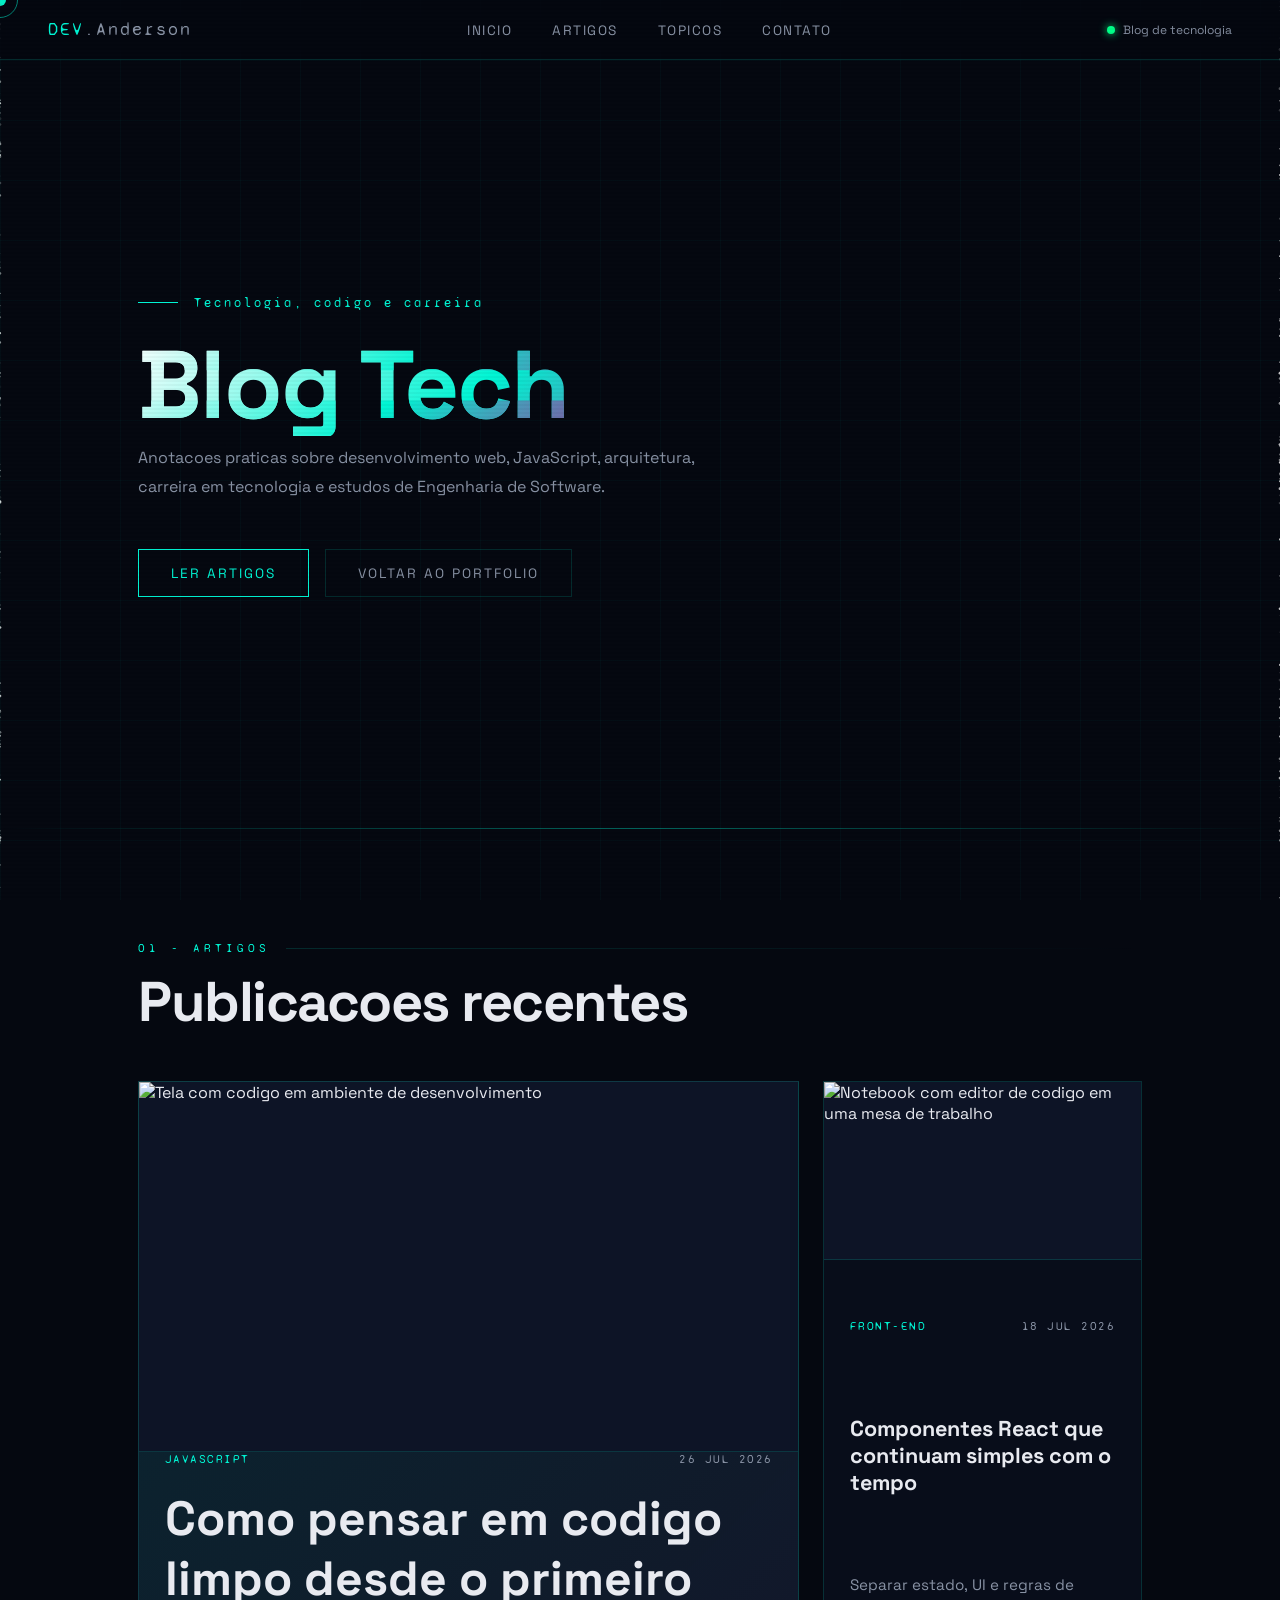
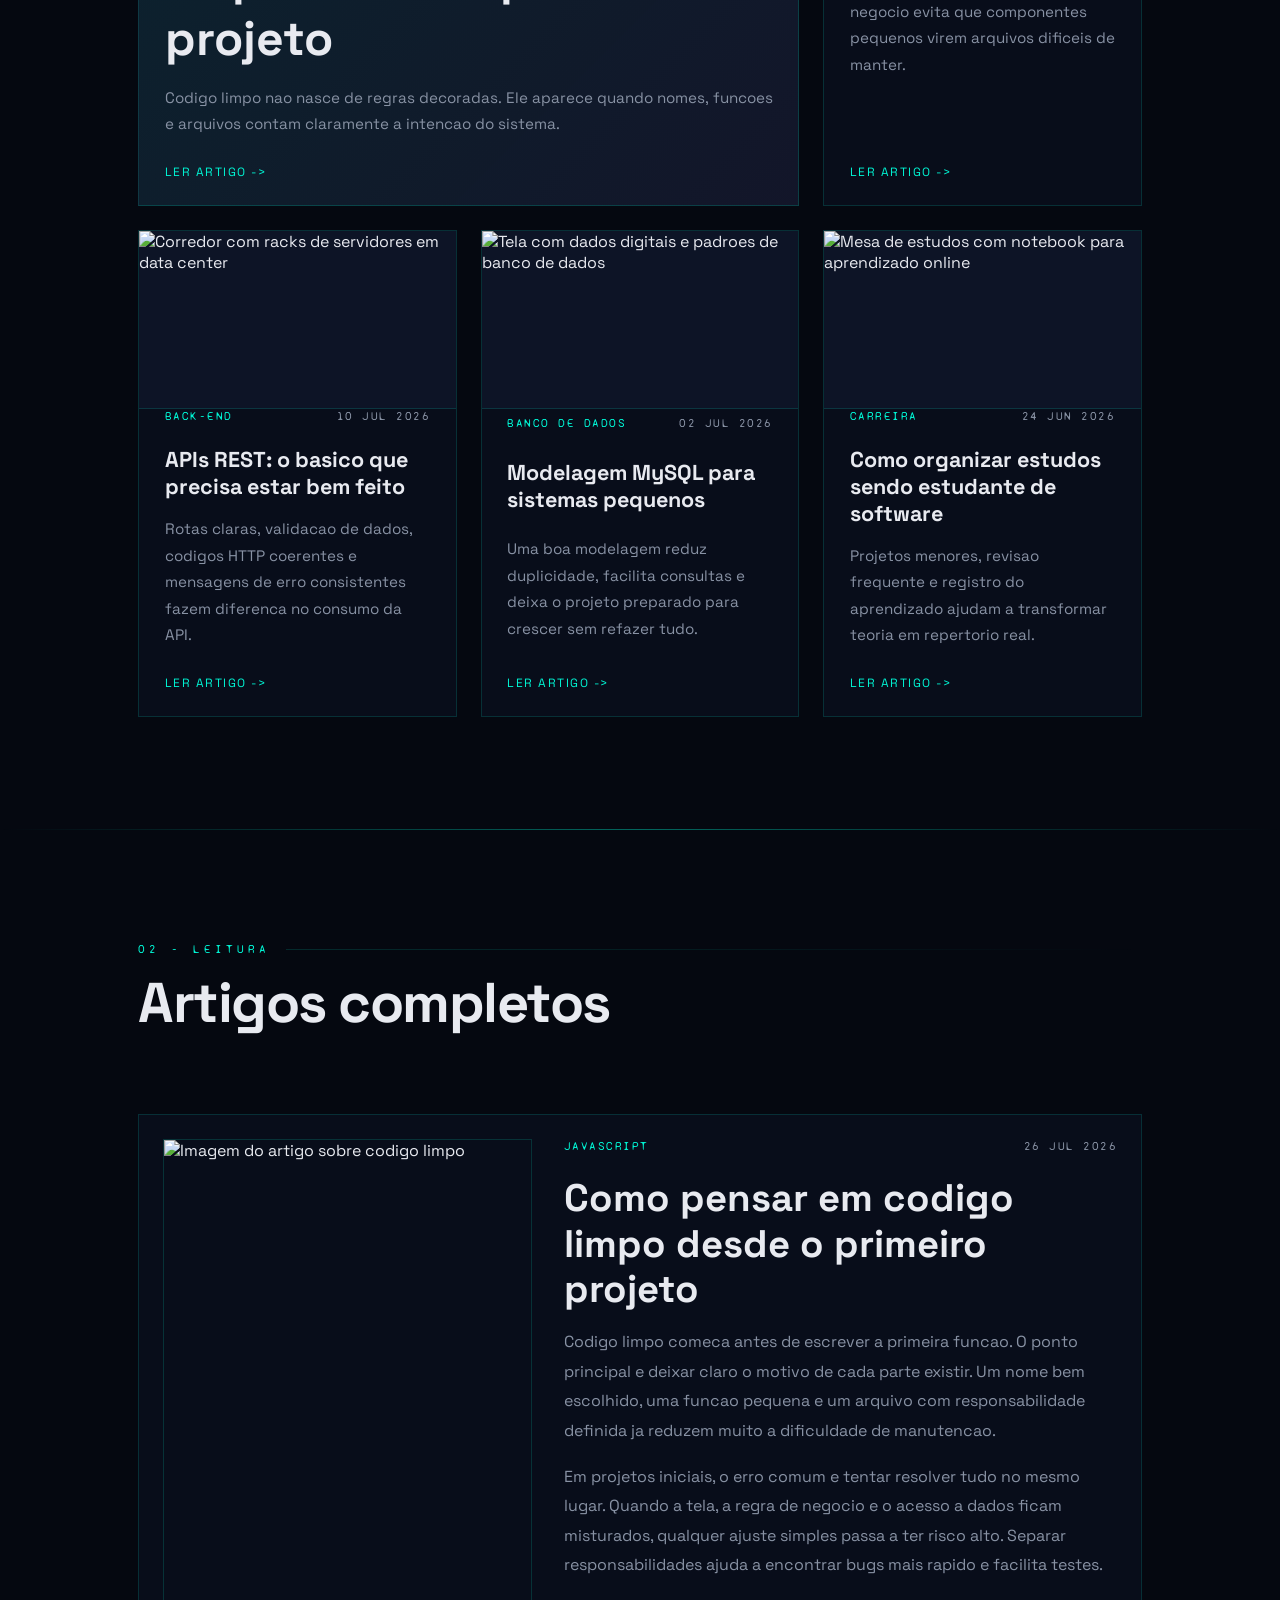
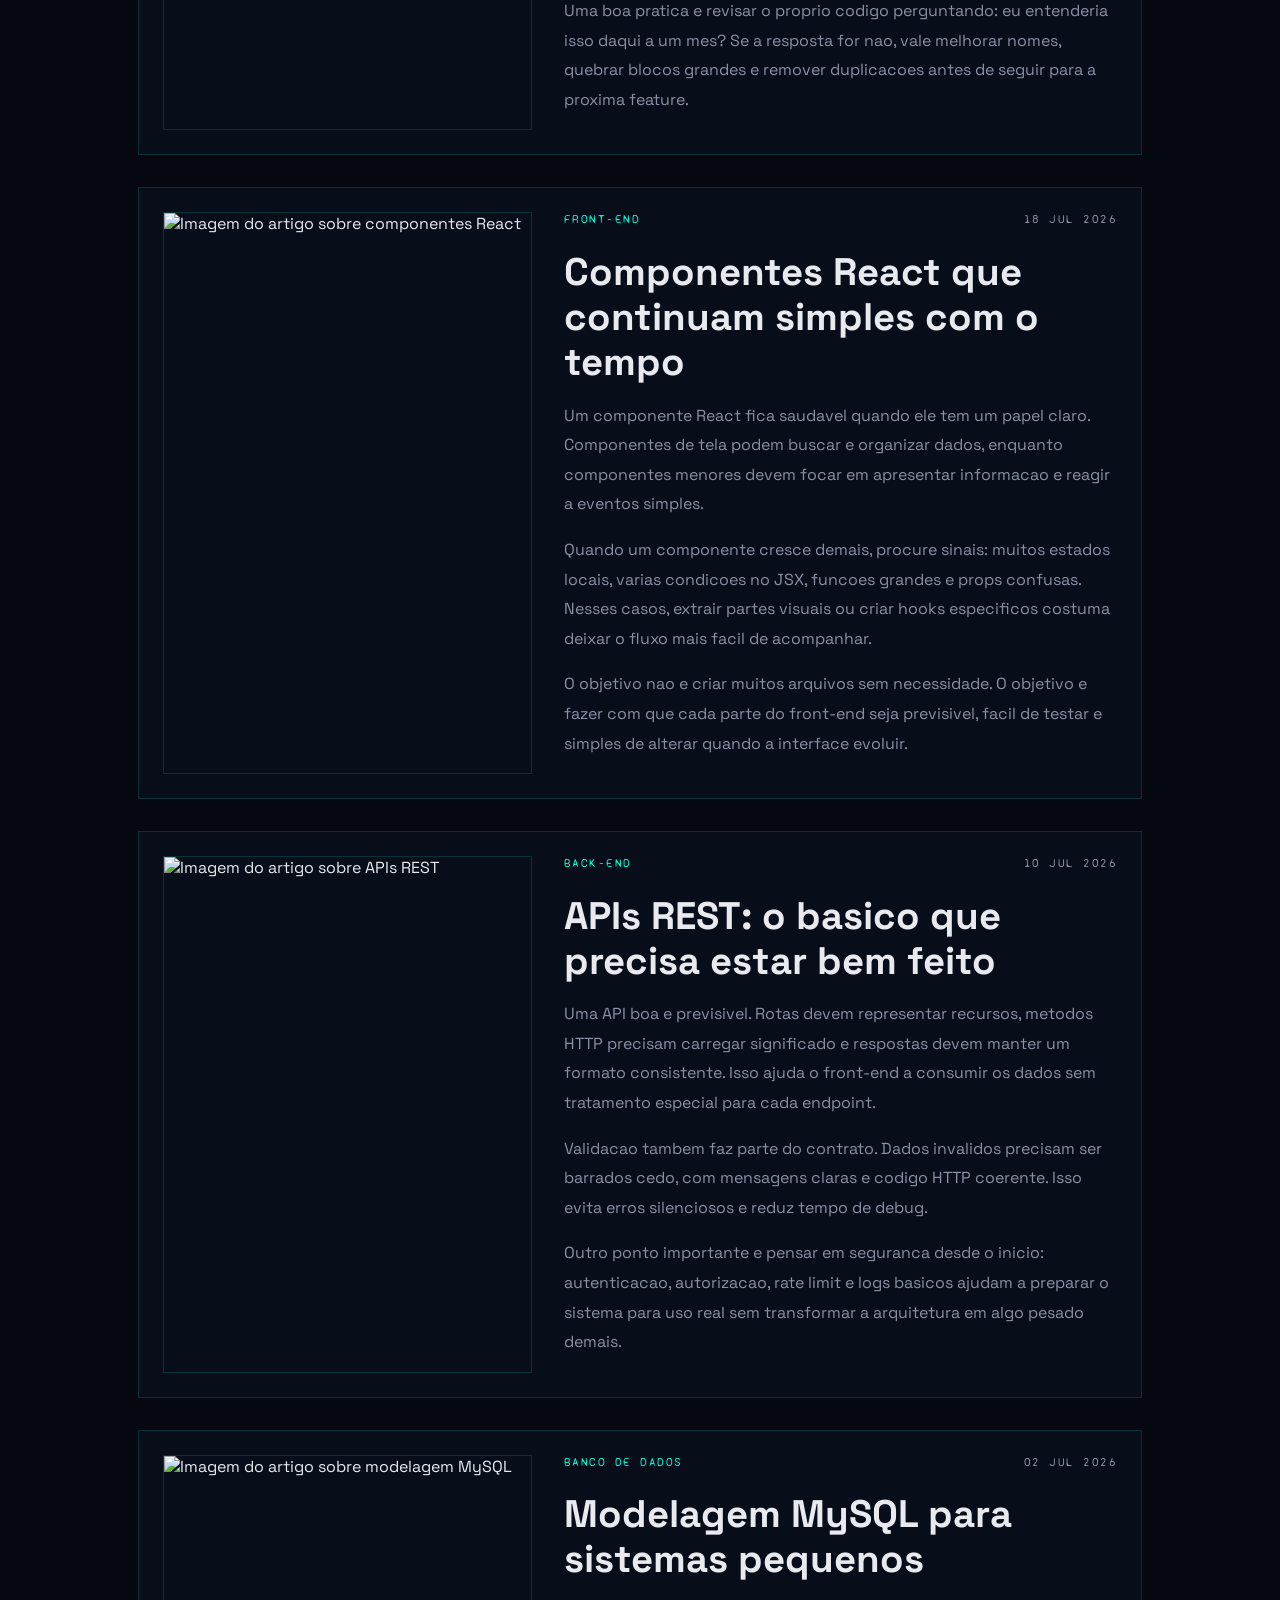
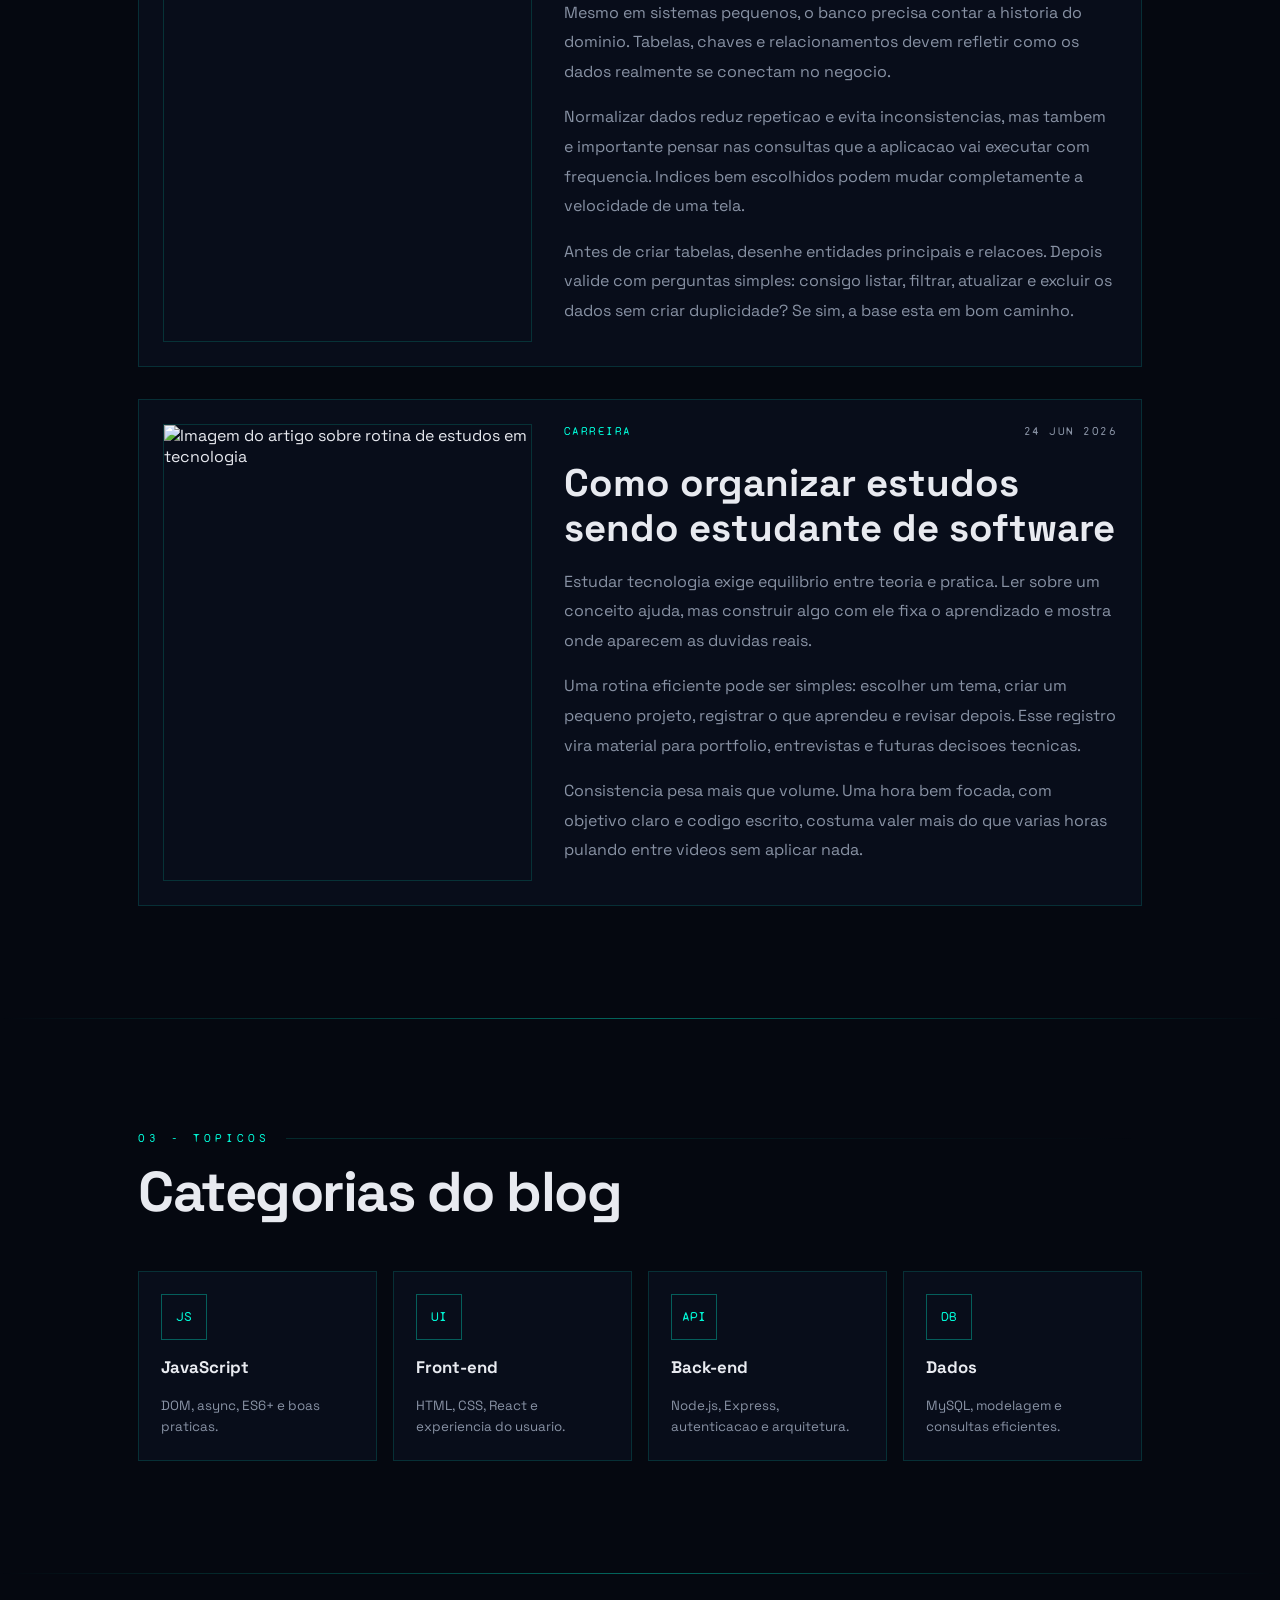
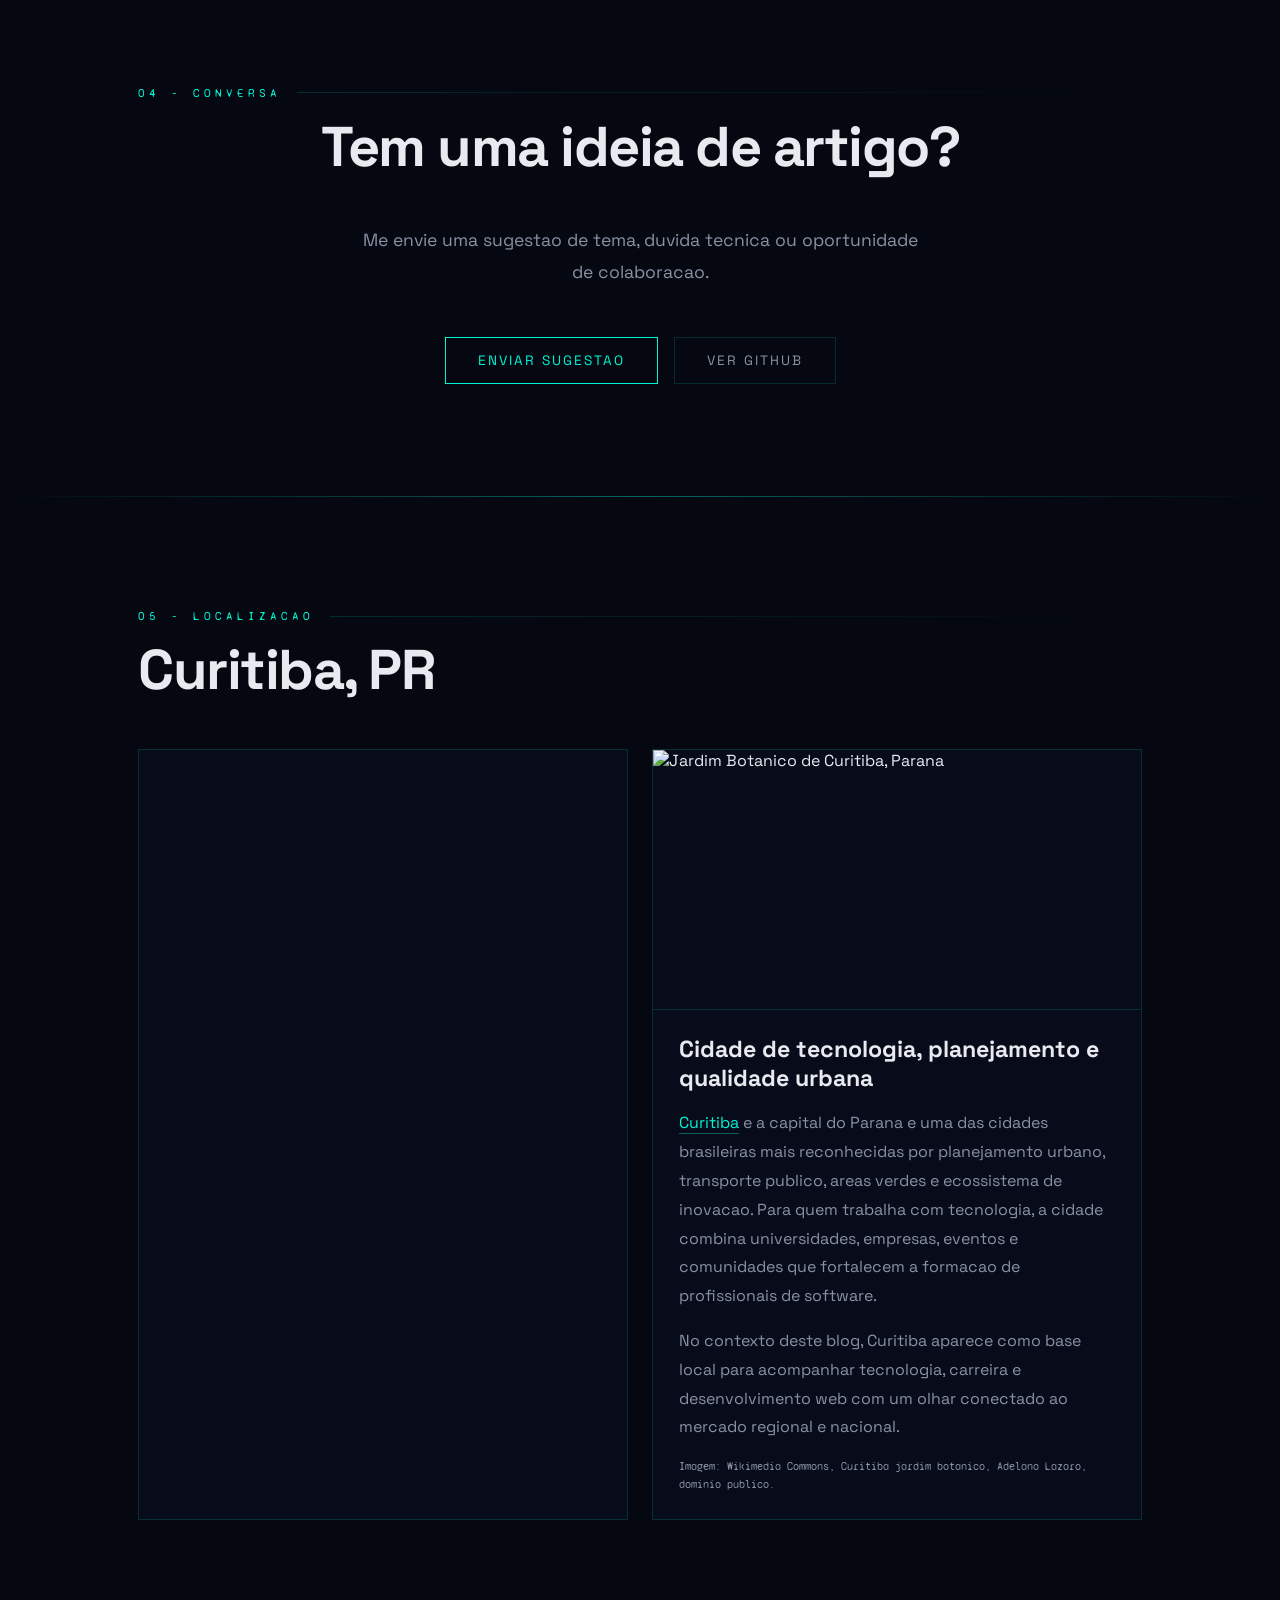
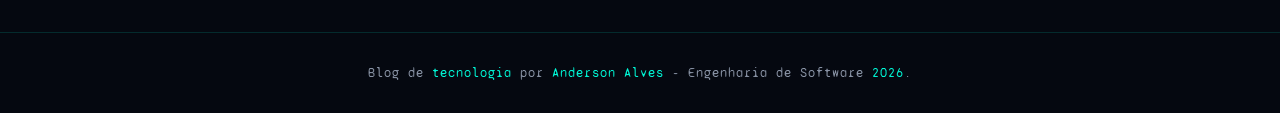
==== blog.html @ 6eeb18f6 "foram adicionadas novas features dentro do portólio." ====
<!DOCTYPE html>
<html lang="pt-BR">
<head>
  <meta charset="UTF-8" />
  <meta name="viewport" content="width=device-width, initial-scale=1.0" />
  <title>Blog | Tecnologia</title>
  <link href="https://fonts.googleapis.com/css2?family=Space+Grotesk:wght@300;400;500;600;700&family=Syne+Mono&display=swap" rel="stylesheet" />
  <link rel="stylesheet" href="style.css" />
  <link rel="stylesheet" href="blog.css" />
</head>
<body>
  <div id="cursor"></div>
  <div id="cursor-ring"></div>

  <canvas id="stars"></canvas>
  <div class="grid-bg"></div>
  <div class="scanline"></div>

  <nav>
    <a class="nav-logo" href="./index.html">DEV<span>.Anderson</span></a>
    <ul class="nav-links">
      <li><a href="./index.html">Inicio</a></li>
      <li><a href="#posts">Artigos</a></li>
      <li><a href="#topics">Topicos</a></li>
      <li><a href="#newsletter">Contato</a></li>
    </ul>
    <div class="nav-status">
      <div class="status-dot"></div>
      Blog de tecnologia
    </div>
  </nav>

  <main>
    <section class="blog-hero">
      <div class="blog-hero-content fade-up">
        <div class="hero-eyebrow">Tecnologia, codigo e carreira</div>
        <h1 class="hero-name glitch" data-text="Blog Tech">Blog Tech</h1>
        <p class="hero-desc">
          Anotacoes praticas sobre desenvolvimento web, JavaScript, arquitetura, carreira em tecnologia e estudos de Engenharia de Software.
        </p>
        <div class="hero-cta">
          <a href="#posts" class="btn-primary">Ler artigos</a>
          <a href="./index.html" class="btn-secondary">Voltar ao portfolio</a>
        </div>
      </div>
    </section>

    <div class="neon-line"></div>

    <section id="posts" class="blog-section">
      <div class="fade-up">
        <div class="section-label">01 - Artigos</div>
        <h2 class="section-title">Publicacoes recentes</h2>
      </div>

      <div class="blog-grid fade-up">
        <article class="blog-card featured-post">
          <figure class="post-image">
            <img src="https://images.unsplash.com/photo-1515879218367-8466d910aaa4?auto=format&fit=crop&w=1200&q=80" alt="Tela com codigo em ambiente de desenvolvimento" />
          </figure>
          <div class="post-meta">
            <span>JavaScript</span>
            <time datetime="2026-07-26">26 Jul 2026</time>
          </div>
          <h3>Como pensar em codigo limpo desde o primeiro projeto</h3>
          <p>
            Codigo limpo nao nasce de regras decoradas. Ele aparece quando nomes, funcoes e arquivos contam claramente a intencao do sistema.
          </p>
          <a href="#codigo-limpo" class="project-link">Ler artigo -></a>
        </article>

        <article class="blog-card">
          <figure class="post-image">
            <img src="https://images.unsplash.com/photo-1498050108023-c5249f4df085?auto=format&fit=crop&w=1200&q=80" alt="Notebook com editor de codigo em uma mesa de trabalho" />
          </figure>
          <div class="post-meta">
            <span>Front-end</span>
            <time datetime="2026-07-18">18 Jul 2026</time>
          </div>
          <h3>Componentes React que continuam simples com o tempo</h3>
          <p>
            Separar estado, UI e regras de negocio evita que componentes pequenos virem arquivos dificeis de manter.
          </p>
          <a href="#componentes-react" class="project-link">Ler artigo -></a>
        </article>

        <article class="blog-card">
          <figure class="post-image">
            <img src="https://images.unsplash.com/photo-1558494949-ef010cbdcc31?auto=format&fit=crop&w=1200&q=80" alt="Corredor com racks de servidores em data center" />
          </figure>
          <div class="post-meta">
            <span>Back-end</span>
            <time datetime="2026-07-10">10 Jul 2026</time>
          </div>
          <h3>APIs REST: o basico que precisa estar bem feito</h3>
          <p>
            Rotas claras, validacao de dados, codigos HTTP coerentes e mensagens de erro consistentes fazem diferenca no consumo da API.
          </p>
          <a href="#apis-rest" class="project-link">Ler artigo -></a>
        </article>

        <article class="blog-card">
          <figure class="post-image">
            <img src="https://images.unsplash.com/photo-1526374965328-7f61d4dc18c5?auto=format&fit=crop&w=1200&q=80" alt="Tela com dados digitais e padroes de banco de dados" />
          </figure>
          <div class="post-meta">
            <span>Banco de dados</span>
            <time datetime="2026-07-02">02 Jul 2026</time>
          </div>
          <h3>Modelagem MySQL para sistemas pequenos</h3>
          <p>
            Uma boa modelagem reduz duplicidade, facilita consultas e deixa o projeto preparado para crescer sem refazer tudo.
          </p>
          <a href="#modelagem-mysql" class="project-link">Ler artigo -></a>
        </article>

        <article class="blog-card">
          <figure class="post-image">
            <img src="https://images.unsplash.com/photo-1516321318423-f06f85e504b3?auto=format&fit=crop&w=1200&q=80" alt="Mesa de estudos com notebook para aprendizado online" />
          </figure>
          <div class="post-meta">
            <span>Carreira</span>
            <time datetime="2026-06-24">24 Jun 2026</time>
          </div>
          <h3>Como organizar estudos sendo estudante de software</h3>
          <p>
            Projetos menores, revisao frequente e registro do aprendizado ajudam a transformar teoria em repertorio real.
          </p>
          <a href="#rotina-estudos" class="project-link">Ler artigo -></a>
        </article>
      </div>
    </section>

    <div class="neon-line"></div>

    <section class="blog-section article-list">
      <div class="fade-up">
        <div class="section-label">02 - Leitura</div>
        <h2 class="section-title">Artigos completos</h2>
      </div>

      <article id="codigo-limpo" class="article-entry fade-up">
        <img src="https://images.unsplash.com/photo-1515879218367-8466d910aaa4?auto=format&fit=crop&w=1200&q=80" alt="Imagem do artigo sobre codigo limpo" />
        <div class="article-copy">
          <div class="post-meta"><span>JavaScript</span><time datetime="2026-07-26">26 Jul 2026</time></div>
          <h3>Como pensar em codigo limpo desde o primeiro projeto</h3>
          <p>Codigo limpo comeca antes de escrever a primeira funcao. O ponto principal e deixar claro o motivo de cada parte existir. Um nome bem escolhido, uma funcao pequena e um arquivo com responsabilidade definida ja reduzem muito a dificuldade de manutencao.</p>
          <p>Em projetos iniciais, o erro comum e tentar resolver tudo no mesmo lugar. Quando a tela, a regra de negocio e o acesso a dados ficam misturados, qualquer ajuste simples passa a ter risco alto. Separar responsabilidades ajuda a encontrar bugs mais rapido e facilita testes.</p>
          <p>Uma boa pratica e revisar o proprio codigo perguntando: eu entenderia isso daqui a um mes? Se a resposta for nao, vale melhorar nomes, quebrar blocos grandes e remover duplicacoes antes de seguir para a proxima feature.</p>
        </div>
      </article>

      <article id="componentes-react" class="article-entry fade-up">
        <img src="https://images.unsplash.com/photo-1498050108023-c5249f4df085?auto=format&fit=crop&w=1200&q=80" alt="Imagem do artigo sobre componentes React" />
        <div class="article-copy">
          <div class="post-meta"><span>Front-end</span><time datetime="2026-07-18">18 Jul 2026</time></div>
          <h3>Componentes React que continuam simples com o tempo</h3>
          <p>Um componente React fica saudavel quando ele tem um papel claro. Componentes de tela podem buscar e organizar dados, enquanto componentes menores devem focar em apresentar informacao e reagir a eventos simples.</p>
          <p>Quando um componente cresce demais, procure sinais: muitos estados locais, varias condicoes no JSX, funcoes grandes e props confusas. Nesses casos, extrair partes visuais ou criar hooks especificos costuma deixar o fluxo mais facil de acompanhar.</p>
          <p>O objetivo nao e criar muitos arquivos sem necessidade. O objetivo e fazer com que cada parte do front-end seja previsivel, facil de testar e simples de alterar quando a interface evoluir.</p>
        </div>
      </article>

      <article id="apis-rest" class="article-entry fade-up">
        <img src="https://images.unsplash.com/photo-1558494949-ef010cbdcc31?auto=format&fit=crop&w=1200&q=80" alt="Imagem do artigo sobre APIs REST" />
        <div class="article-copy">
          <div class="post-meta"><span>Back-end</span><time datetime="2026-07-10">10 Jul 2026</time></div>
          <h3>APIs REST: o basico que precisa estar bem feito</h3>
          <p>Uma API boa e previsivel. Rotas devem representar recursos, metodos HTTP precisam carregar significado e respostas devem manter um formato consistente. Isso ajuda o front-end a consumir os dados sem tratamento especial para cada endpoint.</p>
          <p>Validacao tambem faz parte do contrato. Dados invalidos precisam ser barrados cedo, com mensagens claras e codigo HTTP coerente. Isso evita erros silenciosos e reduz tempo de debug.</p>
          <p>Outro ponto importante e pensar em seguranca desde o inicio: autenticacao, autorizacao, rate limit e logs basicos ajudam a preparar o sistema para uso real sem transformar a arquitetura em algo pesado demais.</p>
        </div>
      </article>

      <article id="modelagem-mysql" class="article-entry fade-up">
        <img src="https://images.unsplash.com/photo-1526374965328-7f61d4dc18c5?auto=format&fit=crop&w=1200&q=80" alt="Imagem do artigo sobre modelagem MySQL" />
        <div class="article-copy">
          <div class="post-meta"><span>Banco de dados</span><time datetime="2026-07-02">02 Jul 2026</time></div>
          <h3>Modelagem MySQL para sistemas pequenos</h3>
          <p>Mesmo em sistemas pequenos, o banco precisa contar a historia do dominio. Tabelas, chaves e relacionamentos devem refletir como os dados realmente se conectam no negocio.</p>
          <p>Normalizar dados reduz repeticao e evita inconsistencias, mas tambem e importante pensar nas consultas que a aplicacao vai executar com frequencia. Indices bem escolhidos podem mudar completamente a velocidade de uma tela.</p>
          <p>Antes de criar tabelas, desenhe entidades principais e relacoes. Depois valide com perguntas simples: consigo listar, filtrar, atualizar e excluir os dados sem criar duplicidade? Se sim, a base esta em bom caminho.</p>
        </div>
      </article>

      <article id="rotina-estudos" class="article-entry fade-up">
        <img src="https://images.unsplash.com/photo-1516321318423-f06f85e504b3?auto=format&fit=crop&w=1200&q=80" alt="Imagem do artigo sobre rotina de estudos em tecnologia" />
        <div class="article-copy">
          <div class="post-meta"><span>Carreira</span><time datetime="2026-06-24">24 Jun 2026</time></div>
          <h3>Como organizar estudos sendo estudante de software</h3>
          <p>Estudar tecnologia exige equilibrio entre teoria e pratica. Ler sobre um conceito ajuda, mas construir algo com ele fixa o aprendizado e mostra onde aparecem as duvidas reais.</p>
          <p>Uma rotina eficiente pode ser simples: escolher um tema, criar um pequeno projeto, registrar o que aprendeu e revisar depois. Esse registro vira material para portfolio, entrevistas e futuras decisoes tecnicas.</p>
          <p>Consistencia pesa mais que volume. Uma hora bem focada, com objetivo claro e codigo escrito, costuma valer mais do que varias horas pulando entre videos sem aplicar nada.</p>
        </div>
      </article>
    </section>

    <div class="neon-line"></div>

    <section id="topics" class="blog-section">
      <div class="fade-up">
        <div class="section-label">03 - Topicos</div>
        <h2 class="section-title">Categorias do blog</h2>
      </div>

      <div class="topic-grid fade-up">
        <a class="topic-card" href="#posts">
          <span class="topic-code">JS</span>
          <strong>JavaScript</strong>
          <small>DOM, async, ES6+ e boas praticas.</small>
        </a>
        <a class="topic-card" href="#posts">
          <span class="topic-code">UI</span>
          <strong>Front-end</strong>
          <small>HTML, CSS, React e experiencia do usuario.</small>
        </a>
        <a class="topic-card" href="#posts">
          <span class="topic-code">API</span>
          <strong>Back-end</strong>
          <small>Node.js, Express, autenticacao e arquitetura.</small>
        </a>
        <a class="topic-card" href="#posts">
          <span class="topic-code">DB</span>
          <strong>Dados</strong>
          <small>MySQL, modelagem e consultas eficientes.</small>
        </a>
      </div>
    </section>

    <div class="neon-line"></div>

    <section id="newsletter" class="blog-section blog-contact">
      <div class="fade-up">
        <div class="section-label">04 - Conversa</div>
        <h2 class="section-title">Tem uma ideia de artigo?</h2>
        <p class="contact-sub">
          Me envie uma sugestao de tema, duvida tecnica ou oportunidade de colaboracao.
        </p>
        <div class="hero-cta">
          <a href="mailto:andersonalves.codes@gmail.com?subject=Sugestao%20para%20o%20Blog%20Tech" class="btn-primary">Enviar sugestao</a>
          <a href="https://github.com/andersdev23" target="_blank" class="btn-secondary">Ver GitHub</a>
        </div>
      </div>
    </section>

    <div class="neon-line"></div>

    <section id="curitiba" class="blog-section city-section">
      <div class="fade-up">
        <div class="section-label">05 - Localizacao</div>
        <h2 class="section-title">Curitiba, PR</h2>
      </div>

      <div class="city-grid fade-up">
        <div class="city-map">
          <iframe
            title="Mapa de Curitiba, Parana"
            src="https://www.openstreetmap.org/export/embed.html?bbox=-49.3890%2C-25.5200%2C-49.1850%2C-25.3300&amp;layer=mapnik&amp;marker=-25.4284%2C-49.2733"
            loading="lazy">
          </iframe>
        </div>

        <div class="city-copy">
          <img
            src="https://commons.wikimedia.org/wiki/Special:FilePath/Curitiba%20jardim%20botanico.jpg"
            alt="Jardim Botanico de Curitiba, Parana" />
          <div>
            <h3>Cidade de tecnologia, planejamento e qualidade urbana</h3>
            <p>
              <a href="https://pt.wikipedia.org/wiki/Curitiba" target="_blank" rel="noopener">Curitiba</a>
              e a capital do Parana e uma das cidades brasileiras mais reconhecidas por planejamento urbano,
              transporte publico, areas verdes e ecossistema de inovacao. Para quem trabalha com tecnologia,
              a cidade combina universidades, empresas, eventos e comunidades que fortalecem a formacao de
              profissionais de software.
            </p>
            <p>
              No contexto deste blog, Curitiba aparece como base local para acompanhar tecnologia, carreira e
              desenvolvimento web com um olhar conectado ao mercado regional e nacional.
            </p>
            <small>Imagem: Wikimedia Commons, Curitiba jardim botanico, Adelano Lazaro, dominio publico.</small>
          </div>
        </div>
      </div>
    </section>
  </main>

  <footer>
    <p>Blog de <span>tecnologia</span> por <span>Anderson Alves</span> - Engenharia de Software <span>2026</span>.</p>
  </footer>

  <script src="./script.js"></script>
</body>
</html>
---- style.css ----
:root {
      --bg: #050810;
      --bg2: #0a0f1e;
      --bg3: #0d1426;
      --accent: #00f5d4;
      --accent2: #7b5ea7;
      --accent3: #ff6b6b;
      --text: #e8eaf0;
      --text2: #8892a4;
      --border: rgba(0, 245, 212, 0.15);
      --glow: 0 0 20px rgba(0, 245, 212, 0.3);
      --glow2: 0 0 20px rgba(123, 94, 167, 0.4);
  }

  *,
  *::before,
  *::after {
      margin: 0;
      padding: 0;
      box-sizing: border-box;
  }

  html {
      scroll-behavior: smooth;
  }

  body {
      font-family: 'Space Grotesk', sans-serif;
      background: var(--bg);
      color: var(--text);
      overflow-x: hidden;
      cursor: none;
  }

  /* ── CUSTOM CURSOR ── */
  #cursor {
      width: 12px;
      height: 12px;
      background: var(--accent);
      border-radius: 50%;
      position: fixed;
      top: 0;
      left: 0;
      pointer-events: none;
      z-index: 9999;
      transform: translate(-50%, -50%);
      transition: transform 0.1s, width 0.2s, height 0.2s, background 0.2s;
      mix-blend-mode: difference;
  }

  #cursor-ring {
      width: 36px;
      height: 36px;
      border: 1px solid rgba(0, 245, 212, 0.5);
      border-radius: 50%;
      position: fixed;
      top: 0;
      left: 0;
      pointer-events: none;
      z-index: 9998;
      transform: translate(-50%, -50%);
      transition: transform 0.15s ease, width 0.2s, height 0.2s;
  }

  body:has(a:hover) #cursor,
  body:has(button:hover) #cursor {
      width: 20px;
      height: 20px;
  }

  body:has(a:hover) #cursor-ring,
  body:has(button:hover) #cursor-ring {
      width: 50px;
      height: 50px;
      border-color: var(--accent);
  }

  /* ── CANVAS STARS ── */
  #stars {
      position: fixed;
      inset: 0;
      z-index: 0;
      pointer-events: none;
  }

  /* ── GRID OVERLAY ── */
  .grid-bg {
      position: fixed;
      inset: 0;
      z-index: 0;
      pointer-events: none;
      background-image:
          linear-gradient(rgba(0, 245, 212, 0.03) 1px, transparent 1px),
          linear-gradient(90deg, rgba(0, 245, 212, 0.03) 1px, transparent 1px);
      background-size: 60px 60px;
  }

  /* ── NAV ── */
  nav {
      position: fixed;
      top: 0;
      left: 0;
      right: 0;
      z-index: 100;
      padding: 1.2rem 3rem;
      display: flex;
      align-items: center;
      justify-content: space-between;
      background: rgba(5, 8, 16, 0.7);
      backdrop-filter: blur(16px);
      border-bottom: 1px solid var(--border);
      transition: all 0.3s;
  }

  .nav-logo {
      font-family: 'Syne Mono', monospace;
      font-size: 1.1rem;
      color: var(--accent);
      text-decoration: none;
      letter-spacing: 2px;
  }

  .nav-logo span {
      color: var(--text2);
  }

  .nav-links {
      display: flex;
      gap: 2.5rem;
      list-style: none;
  }

  .nav-links a {
      color: var(--text2);
      text-decoration: none;
      font-size: 0.85rem;
      letter-spacing: 1.5px;
      text-transform: uppercase;
      position: relative;
      transition: color 0.3s;
  }

  .nav-links a::after {
      content: '';
      position: absolute;
      bottom: -4px;
      left: 0;
      right: 0;
      height: 1px;
      background: var(--accent);
      transform: scaleX(0);
      transition: transform 0.3s;
  }

  .nav-links a:hover {
      color: var(--accent);
  }

  .nav-links a:hover::after {
      transform: scaleX(1);
  }

  .nav-status {
      display: flex;
      align-items: center;
      gap: 8px;
      font-size: 0.75rem;
      color: var(--text2);
  }

  .status-dot {
      width: 8px;
      height: 8px;
      border-radius: 50%;
      background: #00ff88;
      box-shadow: 0 0 8px #00ff88;
      animation: pulse-dot 2s infinite;
  }

  @keyframes pulse-dot {

      0%,
      100% {
          opacity: 1;
      }

      50% {
          opacity: 0.4;
      }
  }

  /* ── SECTIONS ── */
  section {
      position: relative;
      z-index: 1;
  }

  /* ── HERO ── */
  #hero {
      min-height: 100vh;
      display: flex;
      flex-direction: column;
      justify-content: center;
      align-items: flex-start;
      padding: 8rem 3rem 4rem;
      max-width: 900px;
      margin: 0 auto;
  }

  .hero-eyebrow {
      font-family: 'Syne Mono', monospace;
      font-size: 0.8rem;
      letter-spacing: 3px;
      color: var(--accent);
      margin-bottom: 1.5rem;
      display: flex;
      align-items: center;
      gap: 1rem;
  }

  .hero-eyebrow::before {
      content: '';
      display: block;
      width: 40px;
      height: 1px;
      background: var(--accent);
  }

  .hero-name {
      font-size: clamp(3rem, 8vw, 6rem);
      font-weight: 700;
      line-height: 1.05;
      letter-spacing: -2px;
      background: linear-gradient(135deg, #fff 0%, var(--accent) 60%, var(--accent2) 100%);
      -webkit-background-clip: text;
      -webkit-text-fill-color: transparent;
      background-clip: text;
      margin-bottom: 0.5rem;
  }

  .hero-role {
      font-size: clamp(1.2rem, 3vw, 1.8rem);
      color: var(--text2);
      font-weight: 300;
      margin-bottom: 2rem;
  }

  .hero-role .highlight {
      color: var(--accent);
      font-weight: 500;
  }

  .hero-desc {
      max-width: 560px;
      line-height: 1.8;
      color: var(--text2);
      font-size: 1rem;
      margin-bottom: 3rem;
  }

  .hero-cta {
      display: flex;
      gap: 1rem;
      flex-wrap: wrap;
  }

  .btn-primary {
      display: inline-flex;
      align-items: center;
      justify-content: center;
      padding: 0.9rem 2rem;
      background: transparent;
      border: 1px solid var(--accent);
      color: var(--accent);
      font-family: 'Space Grotesk', sans-serif;
      font-size: 0.85rem;
      letter-spacing: 2px;
      text-transform: uppercase;
      text-decoration: none;
      cursor: none;
      position: relative;
      overflow: hidden;
      isolation: isolate;
      transition: color 0.3s;
  }

  .btn-primary::before {
      content: '';
      position: absolute;
      inset: 0;
      background: var(--accent);
      transform: translateX(-100%);
      transition: transform 0.3s;
      z-index: -1;
  }

  .btn-primary:hover {
      color: var(--bg);
  }

  .btn-primary:hover::before {
      transform: translateX(0);
  }

  .btn-secondary {
      padding: 0.9rem 2rem;
      background: transparent;
      border: 1px solid var(--border);
      color: var(--text2);
      font-family: 'Space Grotesk', sans-serif;
      font-size: 0.85rem;
      letter-spacing: 2px;
      text-transform: uppercase;
      text-decoration: none;
      cursor: none;
      transition: all 0.3s;
  }

  .btn-secondary:hover {
      border-color: var(--accent2);
      color: var(--text);
  }

  .hero-scroll {
      position: absolute;
      bottom: 2rem;
      left: 50%;
      transform: translateX(-50%);
      display: flex;
      flex-direction: column;
      align-items: center;
      gap: 0.5rem;
      color: var(--text2);
      font-size: 0.7rem;
      letter-spacing: 2px;
      text-transform: uppercase;
      animation: bounce 2s infinite;
  }

  .hero-scroll::after {
      content: '';
      display: block;
      width: 1px;
      height: 50px;
      background: linear-gradient(to bottom, var(--text2), transparent);
  }

  @keyframes bounce {

      0%,
      100% {
          transform: translateX(-50%) translateY(0);
      }

      50% {
          transform: translateX(-50%) translateY(8px);
      }
  }

  /* ── ABOUT ── */
  #about {
      padding: 8rem 3rem;
      max-width: 1100px;
      margin: 0 auto;
  }

  .section-label {
      font-family: 'Syne Mono', monospace;
      font-size: 0.75rem;
      letter-spacing: 4px;
      color: var(--accent);
      text-transform: uppercase;
      margin-bottom: 1rem;
      display: flex;
      align-items: center;
      gap: 1rem;
  }

  .section-label::after {
      content: '';
      flex: 1;
      height: 1px;
      background: linear-gradient(to right, var(--border), transparent);
  }

  .section-title {
      font-size: clamp(2rem, 5vw, 3.5rem);
      font-weight: 700;
      letter-spacing: -1.5px;
      margin-bottom: 3rem;
      line-height: 1.1;
  }

  .about-grid {
      display: grid;
      grid-template-columns: 1fr 1fr;
      gap: 4rem;
      align-items: start;
  }

  .about-text p {
      color: var(--text2);
      line-height: 1.9;
      margin-bottom: 1.5rem;
      font-size: 1rem;
  }

  .about-text p strong {
      color: var(--accent);
      font-weight: 500;
  }

  .about-stats {
      display: grid;
      grid-template-columns: 1fr 1fr;
      gap: 1.5rem;
  }

  .stat-card {
      padding: 1.5rem;
      border: 1px solid var(--border);
      background: rgba(0, 245, 212, 0.03);
      position: relative;
      overflow: hidden;
      transition: border-color 0.3s, transform 0.3s;
  }

  .stat-card::before {
      content: '';
      position: absolute;
      top: 0;
      left: 0;
      width: 3px;
      height: 100%;
      background: var(--accent);
  }

  .stat-card:hover {
      border-color: rgba(0, 245, 212, 0.4);
      transform: translateY(-4px);
  }

  .stat-num {
      font-size: 2.5rem;
      font-weight: 700;
      color: var(--accent);
      font-family: 'Syne Mono', monospace;
      line-height: 1;
  }

  .stat-label {
      color: var(--text2);
      font-size: 0.8rem;
      margin-top: 0.5rem;
  }

  /* ── SKILLS ── */
  #skills {
      padding: 8rem 3rem;
      max-width: 1100px;
      margin: 0 auto;
  }

  .skills-grid {
      display: grid;
      grid-template-columns: repeat(auto-fill, minmax(280px, 1fr));
      gap: 1.5rem;
  }

  .skill-card {
      padding: 1.8rem;
      border: 1px solid var(--border);
      background: var(--bg2);
      position: relative;
      overflow: hidden;
      transition: all 0.3s;
  }

  .skill-card::after {
      content: '';
      position: absolute;
      inset: 0;
      background: linear-gradient(135deg, rgba(0, 245, 212, 0.05), transparent);
      opacity: 0;
      transition: opacity 0.3s;
  }

  .skill-card:hover {
      border-color: rgba(0, 245, 212, 0.3);
      transform: translateY(-6px);
      box-shadow: var(--glow);
  }

  .skill-card:hover::after {
      opacity: 1;
  }

  .skill-icon {
      font-size: 2rem;
      margin-bottom: 1rem;
      display: block;
  }

  .skill-name {
      font-size: 1.1rem;
      font-weight: 600;
      margin-bottom: 0.5rem;
  }

  .skill-desc {
      color: var(--text2);
      font-size: 0.85rem;
      line-height: 1.6;
  }

  .skill-bar-wrap {
      margin-top: 1rem;
      background: rgba(255, 255, 255, 0.05);
      height: 3px;
      border-radius: 2px;
      overflow: hidden;
  }

  .skill-bar {
      height: 100%;
      background: linear-gradient(to right, var(--accent), var(--accent2));
      width: 0;
      transition: width 1.2s cubic-bezier(0.4, 0, 0.2, 1);
  }

  /* ── PROJECTS ── */
  #projects {
      padding: 8rem 3rem;
      max-width: 1100px;
      margin: 0 auto;
  }

  .projects-grid {
      display: grid;
      grid-template-columns: repeat(auto-fill, minmax(340px, 1fr));
      gap: 2rem;
  }

  .project-card {
      border: 1px solid var(--border);
      background: var(--bg2);
      overflow: hidden;
      position: relative;
      transition: all 0.4s;
      cursor: none;
  }

  .project-card:hover {
      border-color: rgba(0, 245, 212, 0.3);
      transform: translateY(-8px);
      box-shadow: 0 20px 60px rgba(0, 0, 0, 0.4), var(--glow);
  }

  .project-img {
      height: 200px;
      position: relative;
      overflow: hidden;
      background: var(--bg3);
      display: flex;
      align-items: center;
      justify-content: center;
  }

  .project-placeholder {
      font-family: 'Syne Mono', monospace;
      font-size: 3rem;
      color: var(--border);
      transition: all 0.3s;
  }

  .project-card:hover .project-placeholder {
      color: var(--accent);
      transform: scale(1.1);
  }

  .project-overlay {
      position: absolute;
      inset: 0;
      background: linear-gradient(to bottom, transparent, var(--bg2));
  }

  .project-body {
      padding: 1.5rem;
  }

  .project-tags {
      display: flex;
      gap: 0.5rem;
      flex-wrap: wrap;
      margin-bottom: 1rem;
  }

  .tag {
      font-family: 'Syne Mono', monospace;
      font-size: 0.65rem;
      letter-spacing: 1.5px;
      padding: 0.25rem 0.6rem;
      border: 1px solid var(--border);
      color: var(--text2);
      text-transform: uppercase;
  }

  .tag.accent {
      border-color: rgba(0, 245, 212, 0.3);
      color: var(--accent);
  }

  .project-title {
      font-size: 1.2rem;
      font-weight: 600;
      margin-bottom: 0.75rem;
  }

  .project-desc {
      color: var(--text2);
      font-size: 0.9rem;
      line-height: 1.7;
      margin-bottom: 1.5rem;
  }

  .project-links {
      display: flex;
      gap: 1rem;
  }

  .project-link {
      font-size: 0.75rem;
      letter-spacing: 1.5px;
      text-transform: uppercase;
      color: var(--accent);
      text-decoration: none;
      display: flex;
      align-items: center;
      gap: 0.4rem;
      transition: gap 0.2s;
  }

  .project-link:hover {
      gap: 0.8rem;
  }

  .project-link.muted {
      color: var(--text2);
  }

  .project-link.muted:hover {
      color: var(--text);
  }

  /* coming soon badge */
  .badge-soon {
      position: absolute;
      top: 1rem;
      right: 1rem;
      background: rgba(123, 94, 167, 0.2);
      border: 1px solid rgba(123, 94, 167, 0.4);
      color: var(--accent2);
      font-size: 0.65rem;
      letter-spacing: 2px;
      padding: 0.3rem 0.7rem;
      text-transform: uppercase;
      font-family: 'Syne Mono', monospace;
  }

  /* ── CONTACT ── */
  #contact {
      padding: 8rem 3rem;
      max-width: 800px;
      margin: 0 auto;
      text-align: center;
  }

  .contact-sub {
      color: var(--text2);
      font-size: 1.1rem;
      line-height: 1.8;
      margin-bottom: 3rem;
      max-width: 560px;
      margin-inline: auto;
      margin-bottom: 3rem;
  }

  .contact-links {
      display: flex;
      justify-content: center;
      gap: 1.5rem;
      flex-wrap: wrap;
      margin-bottom: 3rem;
  }

  .contact-item {
      display: flex;
      align-items: center;
      gap: 0.7rem;
      padding: 1rem 1.5rem;
      border: 1px solid var(--border);
      color: var(--text2);
      text-decoration: none;
      font-size: 0.85rem;
      letter-spacing: 1px;
      transition: all 0.3s;
  }

  .contact-item:hover {
      border-color: var(--accent);
      color: var(--accent);
      box-shadow: var(--glow);
  }

  .contact-item span {
      font-size: 1.2rem;
  }

  /* ── FOOTER ── */
  footer {
      border-top: 1px solid var(--border);
      padding: 2rem 3rem;
      text-align: center;
      color: var(--text2);
      font-size: 0.8rem;
      position: relative;
      z-index: 1;
      font-family: 'Syne Mono', monospace;
      letter-spacing: 1px;
  }

  footer span {
      color: var(--accent);
  }

  /* ── GLITCH EFFECT ── */
  .glitch {
      position: relative;
  }

  .glitch::before,
  .glitch::after {
      content: attr(data-text);
      position: absolute;
      top: 0;
      left: 0;
      background: linear-gradient(135deg, #fff 0%, var(--accent) 60%, var(--accent2) 100%);
      -webkit-background-clip: text;
      -webkit-text-fill-color: transparent;
      background-clip: text;
  }

  .glitch::before {
      animation: glitch1 4s infinite;
      clip-path: polygon(0 0, 100% 0, 100% 35%, 0 35%);
  }

  .glitch::after {
      animation: glitch2 4s infinite;
      clip-path: polygon(0 65%, 100% 65%, 100% 100%, 0 100%);
  }

  @keyframes glitch1 {

      0%,
      90%,
      100% {
          transform: translateX(0)
      }

      92% {
          transform: translateX(-4px)
      }

      94% {
          transform: translateX(4px)
      }

      96% {
          transform: translateX(0)
      }
  }

  @keyframes glitch2 {

      0%,
      88%,
      100% {
          transform: translateX(0)
      }

      90% {
          transform: translateX(4px)
      }

      92% {
          transform: translateX(-3px)
      }

      94% {
          transform: translateX(0)
      }
  }

  /* ── SCAN LINE ── */
  .scanline {
      position: fixed;
      inset: 0;
      z-index: 500;
      pointer-events: none;
      background: repeating-linear-gradient(0deg, transparent, transparent 2px, rgba(0, 0, 0, 0.03) 2px, rgba(0, 0, 0, 0.03) 4px);
  }

  /* ── FADE IN ── */
  .fade-up {
      opacity: 0;
      transform: translateY(40px);
      transition: opacity 0.8s ease, transform 0.8s ease;
  }

  .fade-up.visible {
      opacity: 1;
      transform: translateY(0);
  }

  /* ── TYPEWRITER ── */
  .typewriter {
      border-right: 2px solid var(--accent);
      white-space: nowrap;
      overflow: hidden;
  }

  /* ── MOBILE ── */
  @media (max-width: 768px) {
      nav {
          padding: 1rem 1.5rem;
      }

      .nav-links {
          display: none;
      }

      #hero,
      #about,
      #skills,
      #projects,
      #contact {
          padding: 5rem 1.5rem;
      }

      .about-grid {
          grid-template-columns: 1fr;
          gap: 2rem;
      }

      .projects-grid {
          grid-template-columns: 1fr;
      }
  }

  /* ── NEON LINE ── */
  .neon-line {
      width: 100%;
      height: 1px;
      background: linear-gradient(to right, transparent, var(--accent), transparent);
      margin: 0;
      opacity: 0.4;
  }
---- blog.css ----
.blog-hero {
    min-height: 92vh;
    display: flex;
    align-items: center;
    padding: 8rem 3rem 4rem;
    max-width: 1100px;
    margin: 0 auto;
}

.blog-hero-content {
    max-width: 760px;
}

.blog-section {
    max-width: 1100px;
    margin: 0 auto;
    padding: 7rem 3rem;
}

.blog-grid {
    display: grid;
    grid-template-columns: repeat(3, minmax(0, 1fr));
    gap: 1.5rem;
}

.blog-card,
.topic-card {
    border: 1px solid var(--border);
    background: rgba(10, 15, 30, 0.82);
    position: relative;
    overflow: hidden;
    transition: border-color 0.3s, transform 0.3s, box-shadow 0.3s;
}

.blog-card {
    min-height: 430px;
    padding: 0;
    display: flex;
    flex-direction: column;
    justify-content: space-between;
}

.blog-card::before,
.topic-card::before {
    content: '';
    position: absolute;
    inset: 0;
    background: linear-gradient(135deg, rgba(0, 245, 212, 0.07), transparent 58%);
    opacity: 0;
    pointer-events: none;
    transition: opacity 0.3s;
}

.blog-card:hover,
.topic-card:hover {
    border-color: rgba(0, 245, 212, 0.35);
    transform: translateY(-6px);
    box-shadow: var(--glow);
}

.blog-card:hover::before,
.topic-card:hover::before {
    opacity: 1;
}

.featured-post {
    grid-column: span 2;
    min-height: 500px;
    background:
        linear-gradient(135deg, rgba(0, 245, 212, 0.1), rgba(123, 94, 167, 0.08)),
        var(--bg2);
}

.post-image {
    width: 100%;
    aspect-ratio: 16 / 9;
    background: var(--bg3);
    border-bottom: 1px solid var(--border);
    overflow: hidden;
}

.post-image img {
    width: 100%;
    height: 100%;
    display: block;
    object-fit: cover;
    transition: transform 0.4s;
}

.blog-card:hover .post-image img {
    transform: scale(1.04);
}

.post-meta {
    display: flex;
    justify-content: space-between;
    gap: 1rem;
    color: var(--text2);
    font-family: 'Syne Mono', monospace;
    font-size: 0.72rem;
    letter-spacing: 1.5px;
    text-transform: uppercase;
    margin-bottom: 1.4rem;
}

.blog-card .post-meta,
.blog-card h3,
.blog-card p,
.blog-card .project-link {
    margin-left: 1.6rem;
    margin-right: 1.6rem;
}

.post-meta span {
    color: var(--accent);
}

.blog-card h3 {
    color: var(--text);
    font-size: 1.35rem;
    line-height: 1.25;
    margin-bottom: 1rem;
}

.featured-post h3 {
    max-width: 620px;
    font-size: clamp(1.8rem, 4vw, 3rem);
}

.blog-card p {
    color: var(--text2);
    font-size: 0.95rem;
    line-height: 1.75;
    margin-bottom: 1.6rem;
}

.blog-card .project-link {
    margin-bottom: 1.6rem;
}

.blog-card > *,
.topic-card > * {
    position: relative;
    z-index: 1;
}

.article-list {
    display: grid;
    gap: 2rem;
}

.article-entry {
    display: grid;
    grid-template-columns: minmax(260px, 0.8fr) minmax(0, 1.2fr);
    gap: 2rem;
    align-items: stretch;
    padding: 1.5rem;
    border: 1px solid var(--border);
    background: rgba(10, 15, 30, 0.74);
}

.article-entry img {
    width: 100%;
    height: 100%;
    min-height: 320px;
    object-fit: cover;
    border: 1px solid rgba(0, 245, 212, 0.16);
}

.article-copy {
    display: flex;
    flex-direction: column;
    justify-content: center;
}

.article-copy h3 {
    color: var(--text);
    font-size: clamp(1.6rem, 3vw, 2.4rem);
    line-height: 1.18;
    margin-bottom: 1rem;
}

.article-copy p {
    color: var(--text2);
    line-height: 1.85;
    margin-bottom: 1rem;
}

.topic-grid {
    display: grid;
    grid-template-columns: repeat(4, minmax(0, 1fr));
    gap: 1rem;
}

.topic-card {
    min-height: 190px;
    padding: 1.4rem;
    color: var(--text);
    text-decoration: none;
    display: flex;
    flex-direction: column;
    justify-content: space-between;
}

.topic-code {
    width: 46px;
    height: 46px;
    display: inline-flex;
    align-items: center;
    justify-content: center;
    border: 1px solid rgba(0, 245, 212, 0.35);
    color: var(--accent);
    font-family: 'Syne Mono', monospace;
    font-size: 0.85rem;
}

.topic-card strong {
    font-size: 1.05rem;
}

.topic-card small {
    color: var(--text2);
    line-height: 1.6;
}

.blog-contact {
    text-align: center;
}

.blog-contact .section-label,
.blog-contact .hero-cta {
    justify-content: center;
}

.city-grid {
    display: grid;
    grid-template-columns: minmax(0, 1fr) minmax(0, 1fr);
    gap: 1.5rem;
    align-items: stretch;
}

.city-map,
.city-copy {
    border: 1px solid var(--border);
    background: rgba(10, 15, 30, 0.78);
    overflow: hidden;
}

.city-map iframe {
    width: 100%;
    height: 100%;
    min-height: 520px;
    display: block;
    border: 0;
    filter: saturate(0.85) contrast(1.05);
}

.city-copy {
    display: grid;
    grid-template-rows: 260px 1fr;
}

.city-copy img {
    width: 100%;
    height: 100%;
    display: block;
    object-fit: cover;
    border-bottom: 1px solid var(--border);
}

.city-copy div {
    padding: 1.6rem;
}

.city-copy h3 {
    color: var(--text);
    font-size: 1.45rem;
    line-height: 1.25;
    margin-bottom: 1rem;
}

.city-copy p {
    color: var(--text2);
    line-height: 1.8;
    margin-bottom: 1rem;
}

.city-copy a {
    color: var(--accent);
    text-decoration: none;
    border-bottom: 1px solid rgba(0, 245, 212, 0.35);
}

.city-copy a:hover {
    border-bottom-color: var(--accent);
}

.city-copy small {
    display: block;
    color: var(--text2);
    font-family: 'Syne Mono', monospace;
    font-size: 0.68rem;
    line-height: 1.6;
    margin-top: 1rem;
}

@media (max-width: 900px) {
    .blog-grid,
    .topic-grid {
        grid-template-columns: 1fr 1fr;
    }

    .featured-post {
        grid-column: span 2;
    }
}

@media (max-width: 768px) {
    .blog-hero,
    .blog-section {
        padding: 5rem 1.5rem;
    }

    .blog-grid,
    .topic-grid {
        grid-template-columns: 1fr;
    }

    .featured-post {
        grid-column: auto;
    }

    .post-meta {
        flex-direction: column;
        gap: 0.4rem;
    }

    .article-entry {
        grid-template-columns: 1fr;
        padding: 1rem;
    }

    .article-entry img {
        min-height: 220px;
        aspect-ratio: 16 / 9;
    }

    .city-grid {
        grid-template-columns: 1fr;
    }

    .city-map iframe {
        min-height: 360px;
    }

    .city-copy {
        grid-template-rows: 220px 1fr;
    }
}
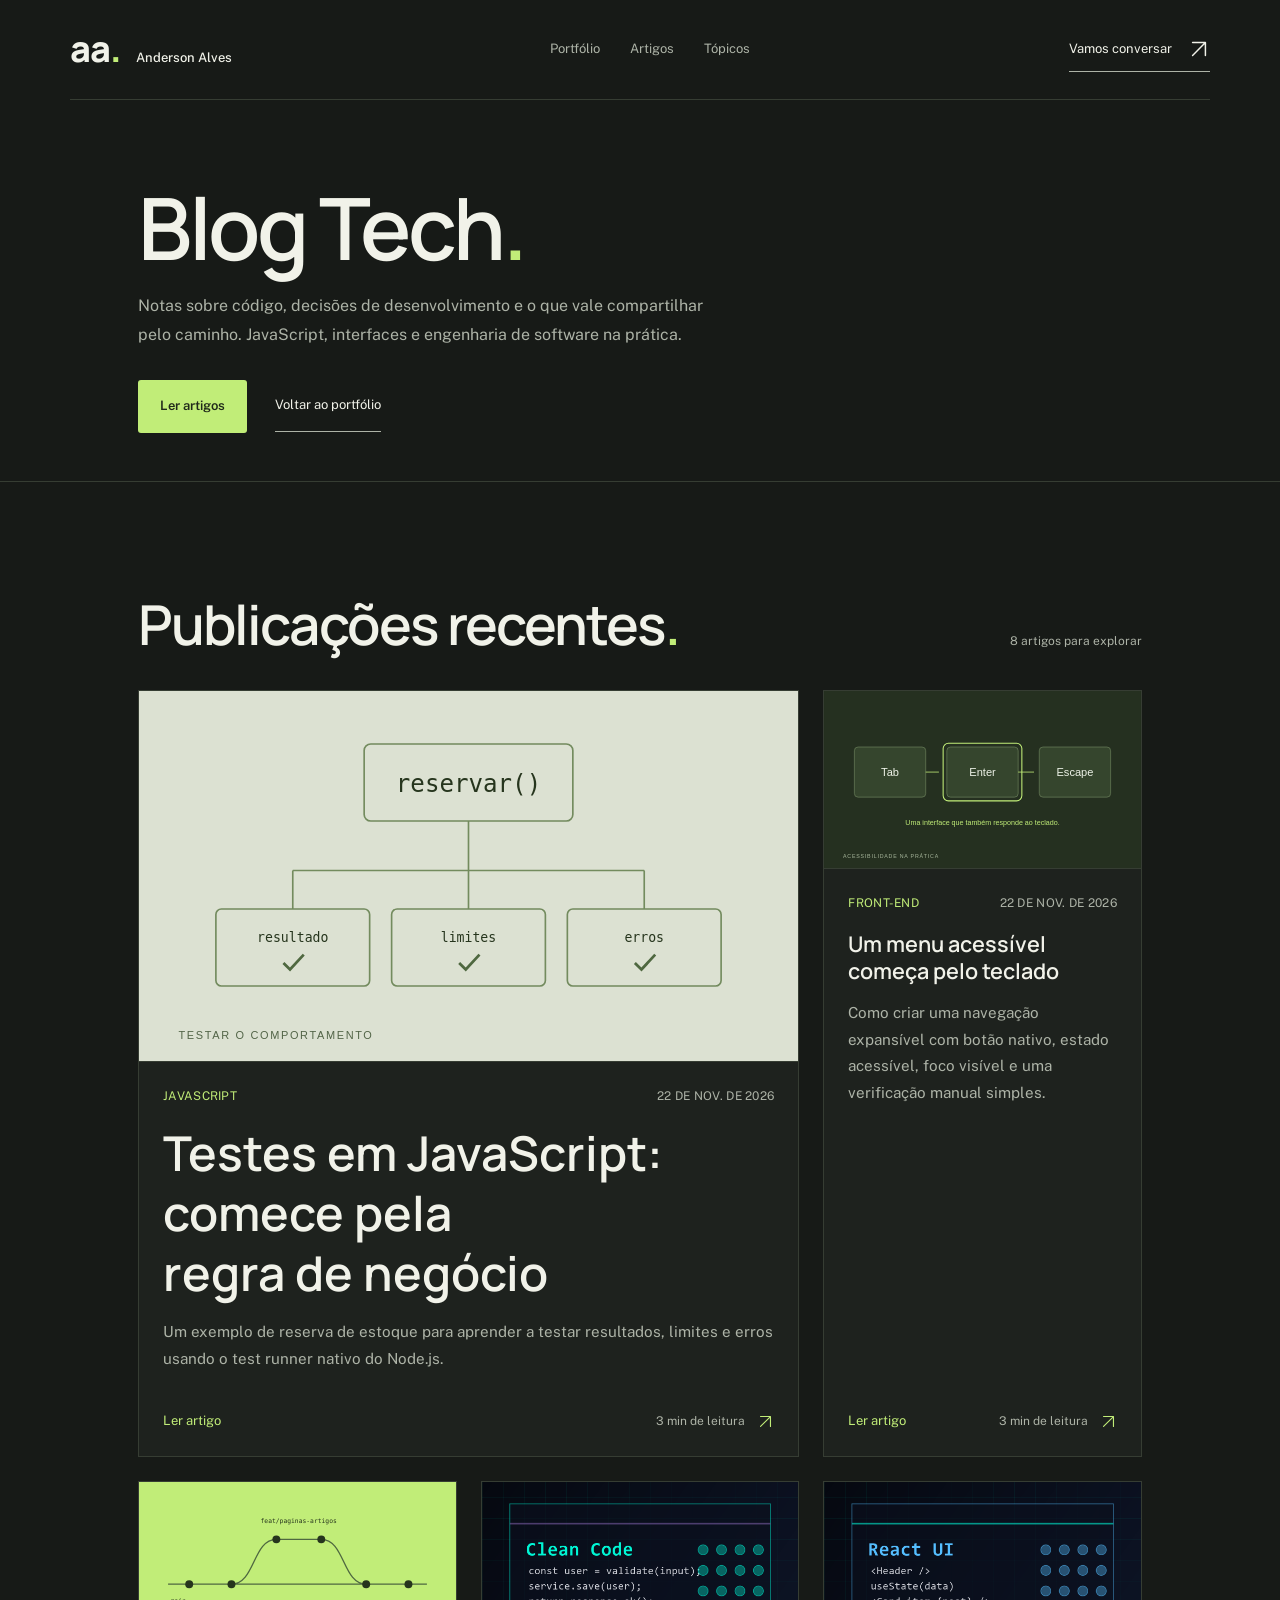
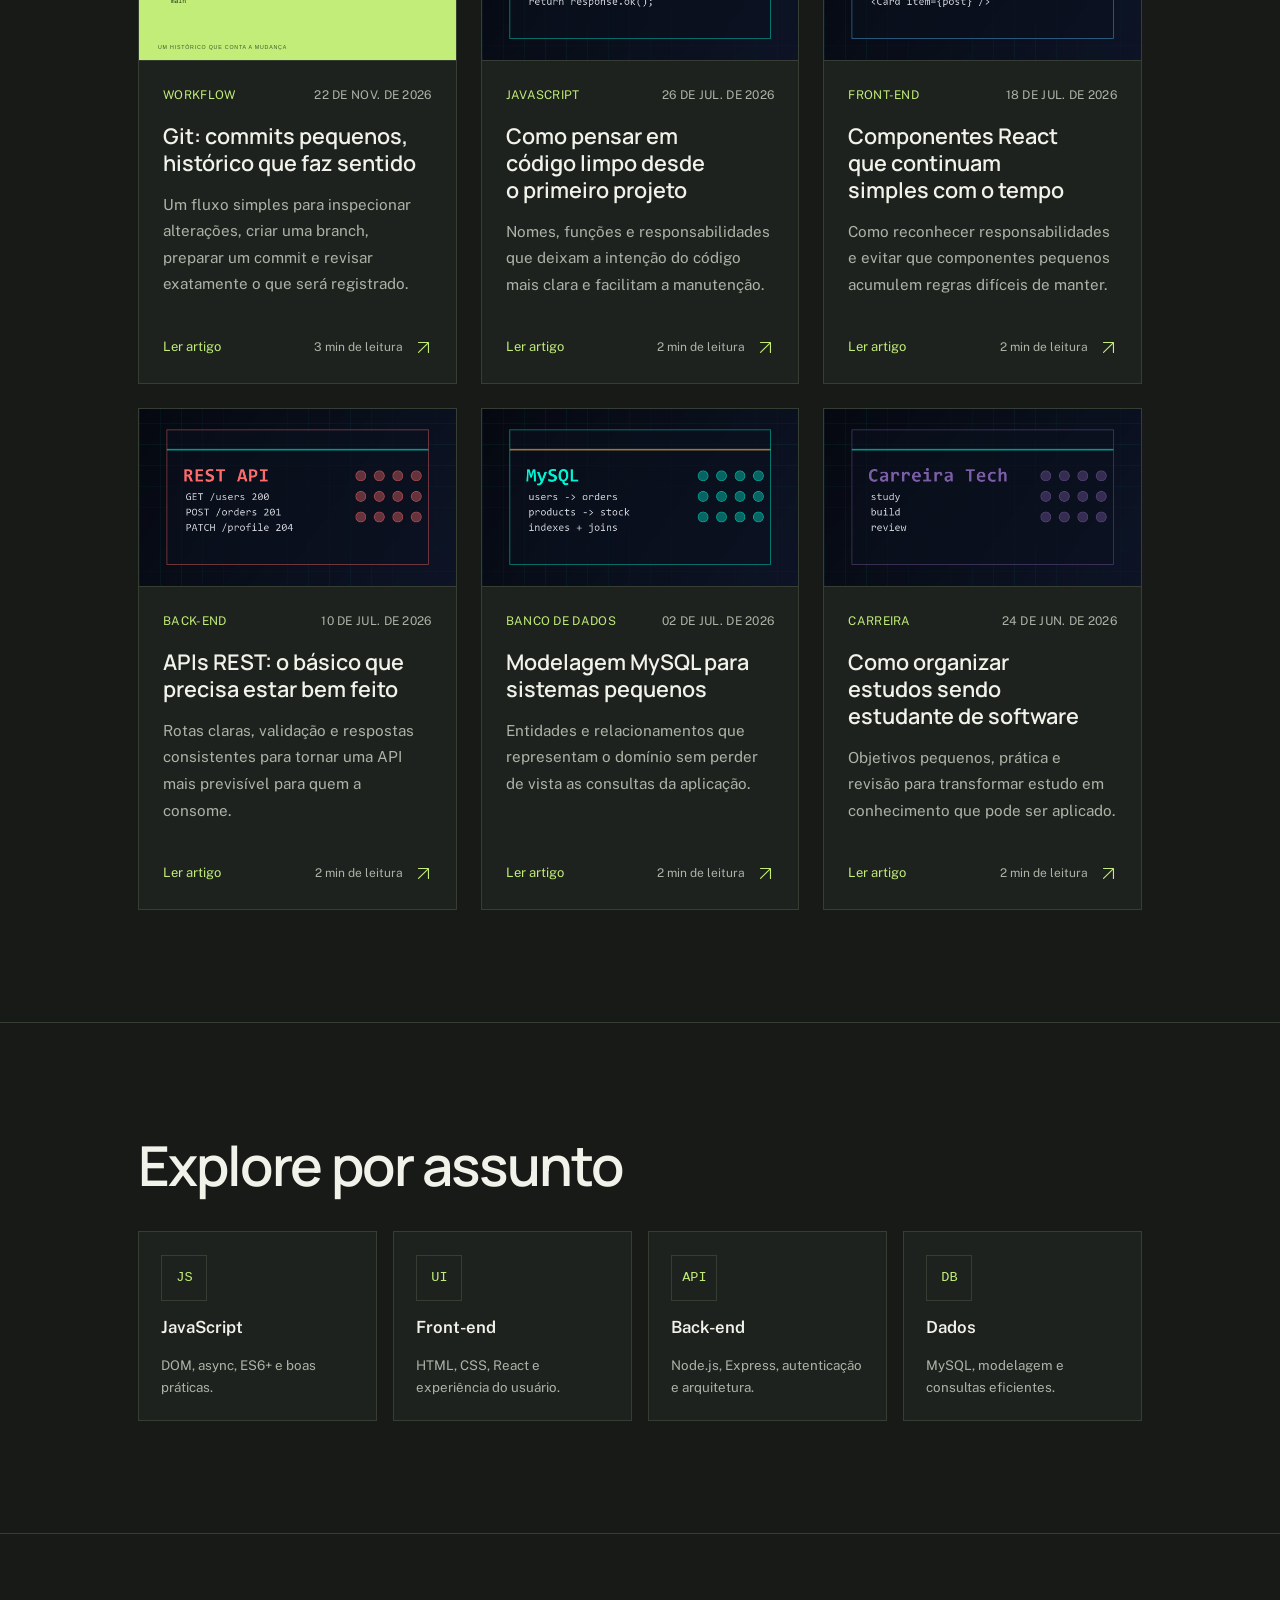
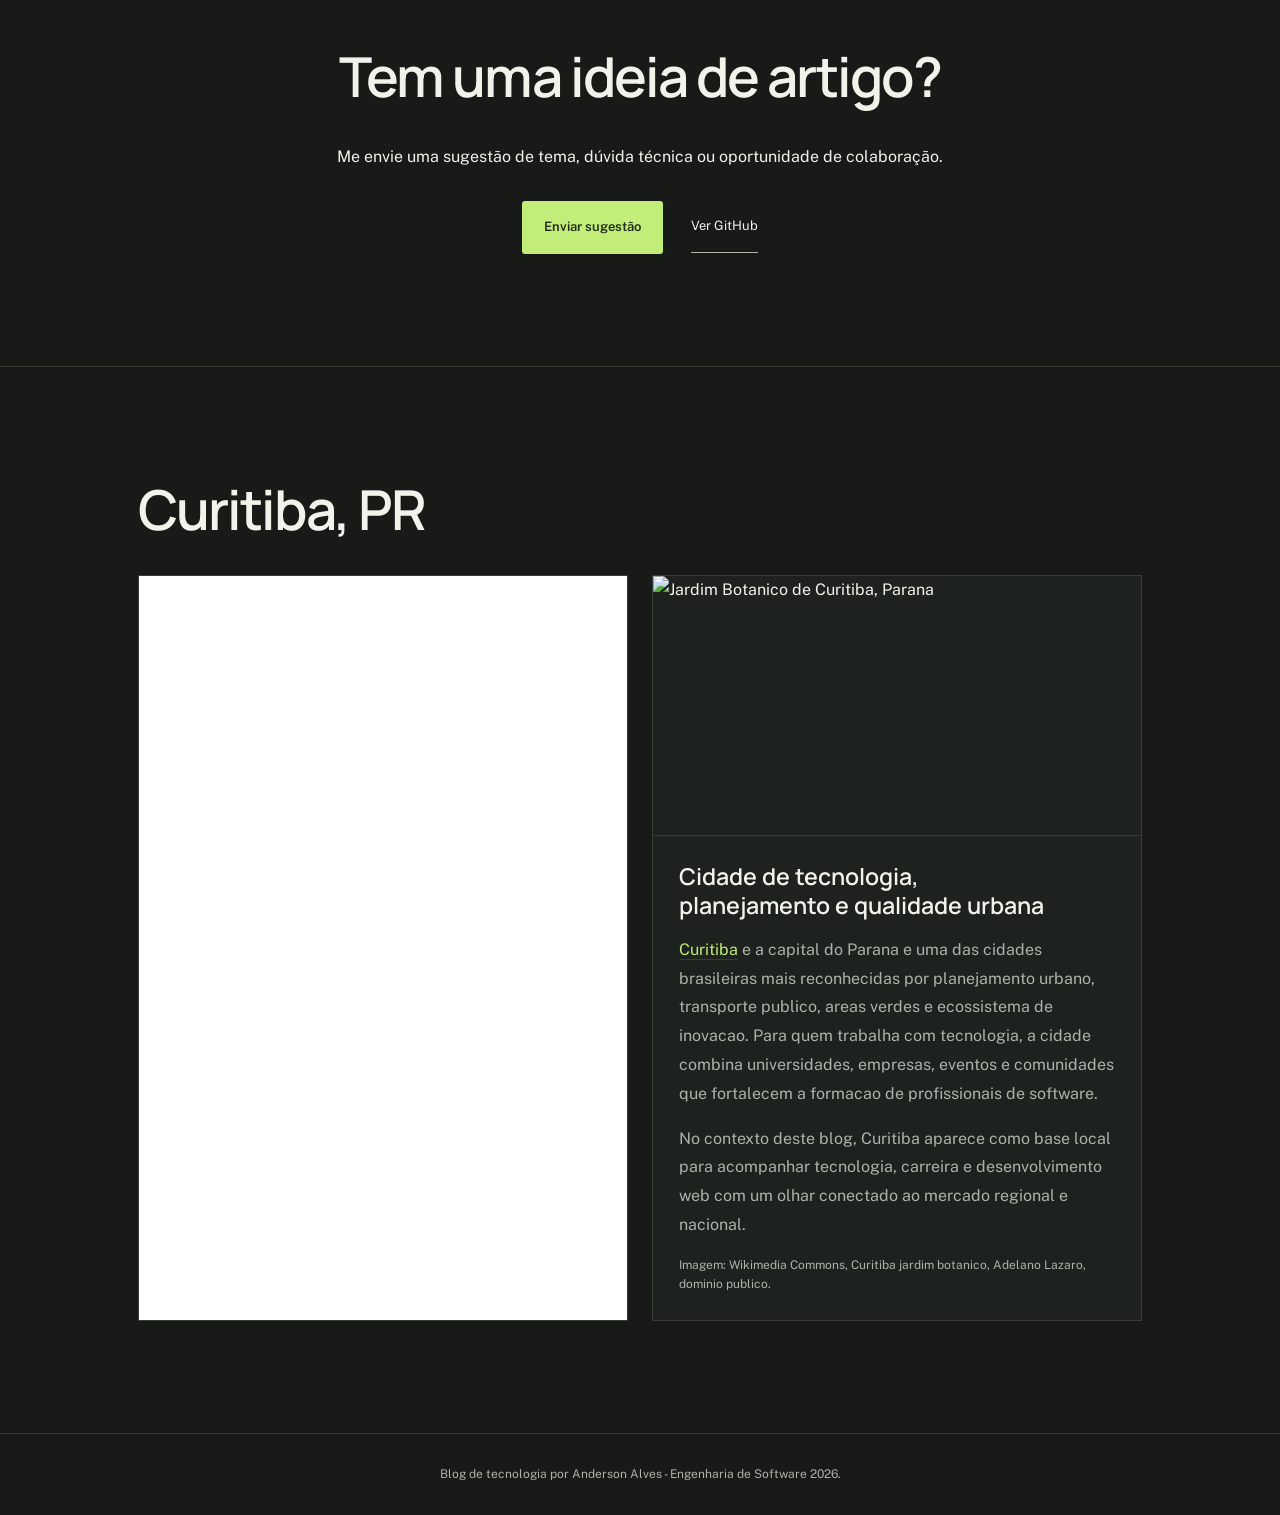
==== commit e961fea9: "nova versão do portfólio" ====
--- a/blog.html
+++ b/blog.html
@@ -3,223 +3,162 @@
 <head>
   <meta charset="UTF-8" />
   <meta name="viewport" content="width=device-width, initial-scale=1.0" />
-  <title>Blog | Tecnologia</title>
-  <link href="https://fonts.googleapis.com/css2?family=Space+Grotesk:wght@300;400;500;600;700&family=Syne+Mono&display=swap" rel="stylesheet" />
+  <title>Blog Tech — Artigos sobre desenvolvimento | Anderson Alves</title>
+  <meta name="description" content="Artigos de Anderson Alves sobre JavaScript, testes, acessibilidade, Git, React, APIs e banco de dados.">
+  <link rel="canonical" href="https://anderson-alves-portfolio.vercel.app/blog.html">
+  <meta name="theme-color" content="#171a17" />
+  <link rel="icon" href="assets/favicon.svg" type="image/svg+xml" />
   <link rel="stylesheet" href="style.css" />
   <link rel="stylesheet" href="blog.css" />
 </head>
-<body>
-  <div id="cursor"></div>
-  <div id="cursor-ring"></div>
-
-  <canvas id="stars"></canvas>
-  <div class="grid-bg"></div>
-  <div class="scanline"></div>
-
-  <nav>
-    <a class="nav-logo" href="./index.html">DEV<span>.Anderson</span></a>
-    <ul class="nav-links">
-      <li><a href="./index.html">Inicio</a></li>
-      <li><a href="#posts">Artigos</a></li>
-      <li><a href="#topics">Topicos</a></li>
-      <li><a href="#newsletter">Contato</a></li>
-    </ul>
-    <div class="nav-status">
-      <div class="status-dot"></div>
-      Blog de tecnologia
+<body class="blog-page">
+  <a class="skip-link" href="#main">Pular para o conteúdo</a>
+  <header class="site-header">
+    <div class="nav-shell container">
+      <a class="nav-logo" href="index.html" aria-label="Anderson Alves, início">aa<span class="logo-dot">.</span><span class="logo-caption">Anderson Alves</span></a>
+      <nav class="main-nav" id="main-nav" aria-label="Navegação principal">
+        <a href="index.html">Portfólio</a><a href="#posts">Artigos</a><a href="#topics">Tópicos</a>
+      </nav>
+      <a class="nav-contact" href="index.html#contact">Vamos conversar <svg class="icon" viewBox="0 0 24 24" aria-hidden="true"><path d="M5 19 19 5M5 5h14v14"/></svg></a>
+      <button class="menu-toggle" type="button" aria-label="Abrir menu" aria-expanded="false" aria-controls="main-nav"><span></span><span></span></button>
     </div>
-  </nav>
-
-  <main>
+  </header>
+  <main id="main">
     <section class="blog-hero">
       <div class="blog-hero-content fade-up">
-        <div class="hero-eyebrow">Tecnologia, codigo e carreira</div>
-        <h1 class="hero-name glitch" data-text="Blog Tech">Blog Tech</h1>
+        <h1 class="hero-name">Blog Tech<span class="accent">.</span></h1>
         <p class="hero-desc">
-          Anotacoes praticas sobre desenvolvimento web, JavaScript, arquitetura, carreira em tecnologia e estudos de Engenharia de Software.
+          Notas sobre código, decisões de desenvolvimento e o que vale compartilhar pelo caminho. JavaScript, interfaces e engenharia de software na prática.
         </p>
         <div class="hero-cta">
           <a href="#posts" class="btn-primary">Ler artigos</a>
-          <a href="./index.html" class="btn-secondary">Voltar ao portfolio</a>
-        </div>
-      </div>
-    </section>
-
-    <div class="neon-line"></div>
-
-    <section id="posts" class="blog-section">
-      <div class="fade-up">
-        <div class="section-label">01 - Artigos</div>
-        <h2 class="section-title">Publicacoes recentes</h2>
-      </div>
-
-      <div class="blog-grid fade-up">
-        <article class="blog-card featured-post">
-          <figure class="post-image">
-            <img src="https://images.unsplash.com/photo-1515879218367-8466d910aaa4?auto=format&fit=crop&w=1200&q=80" alt="Tela com codigo em ambiente de desenvolvimento" />
-          </figure>
-          <div class="post-meta">
-            <span>JavaScript</span>
-            <time datetime="2026-07-26">26 Jul 2026</time>
-          </div>
-          <h3>Como pensar em codigo limpo desde o primeiro projeto</h3>
-          <p>
-            Codigo limpo nao nasce de regras decoradas. Ele aparece quando nomes, funcoes e arquivos contam claramente a intencao do sistema.
-          </p>
-          <a href="#codigo-limpo" class="project-link">Ler artigo -></a>
-        </article>
-
-        <article class="blog-card">
-          <figure class="post-image">
-            <img src="https://images.unsplash.com/photo-1498050108023-c5249f4df085?auto=format&fit=crop&w=1200&q=80" alt="Notebook com editor de codigo em uma mesa de trabalho" />
-          </figure>
-          <div class="post-meta">
-            <span>Front-end</span>
-            <time datetime="2026-07-18">18 Jul 2026</time>
-          </div>
-          <h3>Componentes React que continuam simples com o tempo</h3>
-          <p>
-            Separar estado, UI e regras de negocio evita que componentes pequenos virem arquivos dificeis de manter.
-          </p>
-          <a href="#componentes-react" class="project-link">Ler artigo -></a>
-        </article>
-
-        <article class="blog-card">
-          <figure class="post-image">
-            <img src="https://images.unsplash.com/photo-1558494949-ef010cbdcc31?auto=format&fit=crop&w=1200&q=80" alt="Corredor com racks de servidores em data center" />
-          </figure>
-          <div class="post-meta">
-            <span>Back-end</span>
-            <time datetime="2026-07-10">10 Jul 2026</time>
-          </div>
-          <h3>APIs REST: o basico que precisa estar bem feito</h3>
-          <p>
-            Rotas claras, validacao de dados, codigos HTTP coerentes e mensagens de erro consistentes fazem diferenca no consumo da API.
-          </p>
-          <a href="#apis-rest" class="project-link">Ler artigo -></a>
-        </article>
-
-        <article class="blog-card">
-          <figure class="post-image">
-            <img src="https://images.unsplash.com/photo-1526374965328-7f61d4dc18c5?auto=format&fit=crop&w=1200&q=80" alt="Tela com dados digitais e padroes de banco de dados" />
-          </figure>
-          <div class="post-meta">
-            <span>Banco de dados</span>
-            <time datetime="2026-07-02">02 Jul 2026</time>
-          </div>
-          <h3>Modelagem MySQL para sistemas pequenos</h3>
-          <p>
-            Uma boa modelagem reduz duplicidade, facilita consultas e deixa o projeto preparado para crescer sem refazer tudo.
-          </p>
-          <a href="#modelagem-mysql" class="project-link">Ler artigo -></a>
-        </article>
-
-        <article class="blog-card">
-          <figure class="post-image">
-            <img src="https://images.unsplash.com/photo-1516321318423-f06f85e504b3?auto=format&fit=crop&w=1200&q=80" alt="Mesa de estudos com notebook para aprendizado online" />
-          </figure>
-          <div class="post-meta">
-            <span>Carreira</span>
-            <time datetime="2026-06-24">24 Jun 2026</time>
-          </div>
-          <h3>Como organizar estudos sendo estudante de software</h3>
-          <p>
-            Projetos menores, revisao frequente e registro do aprendizado ajudam a transformar teoria em repertorio real.
-          </p>
-          <a href="#rotina-estudos" class="project-link">Ler artigo -></a>
-        </article>
-      </div>
-    </section>
-
-    <div class="neon-line"></div>
-
-    <section class="blog-section article-list">
-      <div class="fade-up">
-        <div class="section-label">02 - Leitura</div>
-        <h2 class="section-title">Artigos completos</h2>
-      </div>
-
-      <article id="codigo-limpo" class="article-entry fade-up">
-        <img src="https://images.unsplash.com/photo-1515879218367-8466d910aaa4?auto=format&fit=crop&w=1200&q=80" alt="Imagem do artigo sobre codigo limpo" />
-        <div class="article-copy">
-          <div class="post-meta"><span>JavaScript</span><time datetime="2026-07-26">26 Jul 2026</time></div>
-          <h3>Como pensar em codigo limpo desde o primeiro projeto</h3>
-          <p>Codigo limpo comeca antes de escrever a primeira funcao. O ponto principal e deixar claro o motivo de cada parte existir. Um nome bem escolhido, uma funcao pequena e um arquivo com responsabilidade definida ja reduzem muito a dificuldade de manutencao.</p>
-          <p>Em projetos iniciais, o erro comum e tentar resolver tudo no mesmo lugar. Quando a tela, a regra de negocio e o acesso a dados ficam misturados, qualquer ajuste simples passa a ter risco alto. Separar responsabilidades ajuda a encontrar bugs mais rapido e facilita testes.</p>
-          <p>Uma boa pratica e revisar o proprio codigo perguntando: eu entenderia isso daqui a um mes? Se a resposta for nao, vale melhorar nomes, quebrar blocos grandes e remover duplicacoes antes de seguir para a proxima feature.</p>
-        </div>
-      </article>
-
-      <article id="componentes-react" class="article-entry fade-up">
-        <img src="https://images.unsplash.com/photo-1498050108023-c5249f4df085?auto=format&fit=crop&w=1200&q=80" alt="Imagem do artigo sobre componentes React" />
-        <div class="article-copy">
-          <div class="post-meta"><span>Front-end</span><time datetime="2026-07-18">18 Jul 2026</time></div>
-          <h3>Componentes React que continuam simples com o tempo</h3>
-          <p>Um componente React fica saudavel quando ele tem um papel claro. Componentes de tela podem buscar e organizar dados, enquanto componentes menores devem focar em apresentar informacao e reagir a eventos simples.</p>
-          <p>Quando um componente cresce demais, procure sinais: muitos estados locais, varias condicoes no JSX, funcoes grandes e props confusas. Nesses casos, extrair partes visuais ou criar hooks especificos costuma deixar o fluxo mais facil de acompanhar.</p>
-          <p>O objetivo nao e criar muitos arquivos sem necessidade. O objetivo e fazer com que cada parte do front-end seja previsivel, facil de testar e simples de alterar quando a interface evoluir.</p>
-        </div>
-      </article>
-
-      <article id="apis-rest" class="article-entry fade-up">
-        <img src="https://images.unsplash.com/photo-1558494949-ef010cbdcc31?auto=format&fit=crop&w=1200&q=80" alt="Imagem do artigo sobre APIs REST" />
-        <div class="article-copy">
-          <div class="post-meta"><span>Back-end</span><time datetime="2026-07-10">10 Jul 2026</time></div>
-          <h3>APIs REST: o basico que precisa estar bem feito</h3>
-          <p>Uma API boa e previsivel. Rotas devem representar recursos, metodos HTTP precisam carregar significado e respostas devem manter um formato consistente. Isso ajuda o front-end a consumir os dados sem tratamento especial para cada endpoint.</p>
-          <p>Validacao tambem faz parte do contrato. Dados invalidos precisam ser barrados cedo, com mensagens claras e codigo HTTP coerente. Isso evita erros silenciosos e reduz tempo de debug.</p>
-          <p>Outro ponto importante e pensar em seguranca desde o inicio: autenticacao, autorizacao, rate limit e logs basicos ajudam a preparar o sistema para uso real sem transformar a arquitetura em algo pesado demais.</p>
-        </div>
-      </article>
-
-      <article id="modelagem-mysql" class="article-entry fade-up">
-        <img src="https://images.unsplash.com/photo-1526374965328-7f61d4dc18c5?auto=format&fit=crop&w=1200&q=80" alt="Imagem do artigo sobre modelagem MySQL" />
-        <div class="article-copy">
-          <div class="post-meta"><span>Banco de dados</span><time datetime="2026-07-02">02 Jul 2026</time></div>
-          <h3>Modelagem MySQL para sistemas pequenos</h3>
-          <p>Mesmo em sistemas pequenos, o banco precisa contar a historia do dominio. Tabelas, chaves e relacionamentos devem refletir como os dados realmente se conectam no negocio.</p>
-          <p>Normalizar dados reduz repeticao e evita inconsistencias, mas tambem e importante pensar nas consultas que a aplicacao vai executar com frequencia. Indices bem escolhidos podem mudar completamente a velocidade de uma tela.</p>
-          <p>Antes de criar tabelas, desenhe entidades principais e relacoes. Depois valide com perguntas simples: consigo listar, filtrar, atualizar e excluir os dados sem criar duplicidade? Se sim, a base esta em bom caminho.</p>
-        </div>
-      </article>
-
-      <article id="rotina-estudos" class="article-entry fade-up">
-        <img src="https://images.unsplash.com/photo-1516321318423-f06f85e504b3?auto=format&fit=crop&w=1200&q=80" alt="Imagem do artigo sobre rotina de estudos em tecnologia" />
-        <div class="article-copy">
-          <div class="post-meta"><span>Carreira</span><time datetime="2026-06-24">24 Jun 2026</time></div>
-          <h3>Como organizar estudos sendo estudante de software</h3>
-          <p>Estudar tecnologia exige equilibrio entre teoria e pratica. Ler sobre um conceito ajuda, mas construir algo com ele fixa o aprendizado e mostra onde aparecem as duvidas reais.</p>
-          <p>Uma rotina eficiente pode ser simples: escolher um tema, criar um pequeno projeto, registrar o que aprendeu e revisar depois. Esse registro vira material para portfolio, entrevistas e futuras decisoes tecnicas.</p>
-          <p>Consistencia pesa mais que volume. Uma hora bem focada, com objetivo claro e codigo escrito, costuma valer mais do que varias horas pulando entre videos sem aplicar nada.</p>
-        </div>
-      </article>
-    </section>
+          <a href="./index.html" class="btn-secondary">Voltar ao portfólio</a>
+        </div>
+      </div>
+    </section>
+
+    <div class="neon-line"></div>
+
+    <!-- BLOG_POSTS_START -->
+    <section id="posts" class="blog-section" aria-labelledby="posts-title">
+      <div class="blog-list-heading"><h2 id="posts-title" class="section-title">Publicações recentes<span class="accent">.</span></h2><p>8 artigos para explorar</p></div>
+      <div class="blog-grid">
+        <article class="blog-card featured-post" id="post-testes-javascript">
+          <a class="post-card-link" href="artigos/testes-javascript.html" aria-labelledby="title-testes-javascript">
+            <figure class="post-image"><img src="assets/blog/software-tests.svg" alt="Diagrama de três cenários de teste ligados a uma função JavaScript" width="1200" height="720" loading="lazy" decoding="async"></figure>
+            <div class="post-card-body">
+              <div class="post-meta"><span>JavaScript</span><time datetime="2026-11-22">22 de nov. de 2026</time></div>
+              <h3 id="title-testes-javascript">Testes em JavaScript: comece pela regra de negócio</h3>
+              <p>Um exemplo de reserva de estoque para aprender a testar resultados, limites e erros usando o test runner nativo do Node.js.</p>
+              <span class="post-read-more">Ler artigo <span>3 min de leitura <svg class="icon small" viewBox="0 0 24 24" aria-hidden="true"><path d="M5 19 19 5M5 5h14v14"/></svg></span></span>
+            </div>
+          </a>
+        </article>
+        <article class="blog-card" id="post-acessibilidade-teclado">
+          <a class="post-card-link" href="artigos/acessibilidade-teclado.html" aria-labelledby="title-acessibilidade-teclado">
+            <figure class="post-image"><img src="assets/blog/keyboard-accessibility.svg" alt="Ilustração das teclas Tab, Enter e Escape com um indicador de foco" width="1200" height="720" loading="lazy" decoding="async"></figure>
+            <div class="post-card-body">
+              <div class="post-meta"><span>Front-end</span><time datetime="2026-11-22">22 de nov. de 2026</time></div>
+              <h3 id="title-acessibilidade-teclado">Um menu acessível começa pelo teclado</h3>
+              <p>Como criar uma navegação expansível com botão nativo, estado acessível, foco visível e uma verificação manual simples.</p>
+              <span class="post-read-more">Ler artigo <span>3 min de leitura <svg class="icon small" viewBox="0 0 24 24" aria-hidden="true"><path d="M5 19 19 5M5 5h14v14"/></svg></span></span>
+            </div>
+          </a>
+        </article>
+        <article class="blog-card" id="post-git-commits-branches">
+          <a class="post-card-link" href="artigos/git-commits-branches.html" aria-labelledby="title-git-commits-branches">
+            <figure class="post-image"><img src="assets/blog/git-workflow.svg" alt="Diagrama de commits com uma branch que se separa e volta à linha principal" width="1200" height="720" loading="lazy" decoding="async"></figure>
+            <div class="post-card-body">
+              <div class="post-meta"><span>Workflow</span><time datetime="2026-11-22">22 de nov. de 2026</time></div>
+              <h3 id="title-git-commits-branches">Git: commits pequenos, histórico que faz sentido</h3>
+              <p>Um fluxo simples para inspecionar alterações, criar uma branch, preparar um commit e revisar exatamente o que será registrado.</p>
+              <span class="post-read-more">Ler artigo <span>3 min de leitura <svg class="icon small" viewBox="0 0 24 24" aria-hidden="true"><path d="M5 19 19 5M5 5h14v14"/></svg></span></span>
+            </div>
+          </a>
+        </article>
+        <article class="blog-card" id="post-codigo-limpo">
+          <a class="post-card-link" href="artigos/codigo-limpo.html" aria-labelledby="title-codigo-limpo">
+            <figure class="post-image"><img src="assets/blog/clean-code.png" alt="Ilustração de uma função JavaScript com o título Clean Code" width="1200" height="720" loading="lazy" decoding="async"></figure>
+            <div class="post-card-body">
+              <div class="post-meta"><span>JavaScript</span><time datetime="2026-07-26">26 de jul. de 2026</time></div>
+              <h3 id="title-codigo-limpo">Como pensar em código limpo desde o primeiro projeto</h3>
+              <p>Nomes, funções e responsabilidades que deixam a intenção do código mais clara e facilitam a manutenção.</p>
+              <span class="post-read-more">Ler artigo <span>2 min de leitura <svg class="icon small" viewBox="0 0 24 24" aria-hidden="true"><path d="M5 19 19 5M5 5h14v14"/></svg></span></span>
+            </div>
+          </a>
+        </article>
+        <article class="blog-card" id="post-componentes-react">
+          <a class="post-card-link" href="artigos/componentes-react.html" aria-labelledby="title-componentes-react">
+            <figure class="post-image"><img src="assets/blog/react-components.png" alt="Diagrama ilustrativo de componentes de uma interface React" width="1200" height="720" loading="lazy" decoding="async"></figure>
+            <div class="post-card-body">
+              <div class="post-meta"><span>Front-end</span><time datetime="2026-07-18">18 de jul. de 2026</time></div>
+              <h3 id="title-componentes-react">Componentes React que continuam simples com o tempo</h3>
+              <p>Como reconhecer responsabilidades e evitar que componentes pequenos acumulem regras difíceis de manter.</p>
+              <span class="post-read-more">Ler artigo <span>2 min de leitura <svg class="icon small" viewBox="0 0 24 24" aria-hidden="true"><path d="M5 19 19 5M5 5h14v14"/></svg></span></span>
+            </div>
+          </a>
+        </article>
+        <article class="blog-card" id="post-apis-rest">
+          <a class="post-card-link" href="artigos/apis-rest.html" aria-labelledby="title-apis-rest">
+            <figure class="post-image"><img src="assets/blog/api-rest.png" alt="Ilustração de uma requisição e resposta de API REST" width="1200" height="720" loading="lazy" decoding="async"></figure>
+            <div class="post-card-body">
+              <div class="post-meta"><span>Back-end</span><time datetime="2026-07-10">10 de jul. de 2026</time></div>
+              <h3 id="title-apis-rest">APIs REST: o básico que precisa estar bem feito</h3>
+              <p>Rotas claras, validação e respostas consistentes para tornar uma API mais previsível para quem a consome.</p>
+              <span class="post-read-more">Ler artigo <span>2 min de leitura <svg class="icon small" viewBox="0 0 24 24" aria-hidden="true"><path d="M5 19 19 5M5 5h14v14"/></svg></span></span>
+            </div>
+          </a>
+        </article>
+        <article class="blog-card" id="post-modelagem-mysql">
+          <a class="post-card-link" href="artigos/modelagem-mysql.html" aria-labelledby="title-modelagem-mysql">
+            <figure class="post-image"><img src="assets/blog/mysql-modeling.png" alt="Ilustração de tabelas e relacionamentos de banco de dados" width="1200" height="720" loading="lazy" decoding="async"></figure>
+            <div class="post-card-body">
+              <div class="post-meta"><span>Banco de dados</span><time datetime="2026-07-02">02 de jul. de 2026</time></div>
+              <h3 id="title-modelagem-mysql">Modelagem MySQL para sistemas pequenos</h3>
+              <p>Entidades e relacionamentos que representam o domínio sem perder de vista as consultas da aplicação.</p>
+              <span class="post-read-more">Ler artigo <span>2 min de leitura <svg class="icon small" viewBox="0 0 24 24" aria-hidden="true"><path d="M5 19 19 5M5 5h14v14"/></svg></span></span>
+            </div>
+          </a>
+        </article>
+        <article class="blog-card" id="post-rotina-estudos">
+          <a class="post-card-link" href="artigos/rotina-estudos.html" aria-labelledby="title-rotina-estudos">
+            <figure class="post-image"><img src="assets/blog/study-routine.png" alt="Ilustração de uma rotina de estudos de desenvolvimento de software" width="1200" height="720" loading="lazy" decoding="async"></figure>
+            <div class="post-card-body">
+              <div class="post-meta"><span>Carreira</span><time datetime="2026-06-24">24 de jun. de 2026</time></div>
+              <h3 id="title-rotina-estudos">Como organizar estudos sendo estudante de software</h3>
+              <p>Objetivos pequenos, prática e revisão para transformar estudo em conhecimento que pode ser aplicado.</p>
+              <span class="post-read-more">Ler artigo <span>2 min de leitura <svg class="icon small" viewBox="0 0 24 24" aria-hidden="true"><path d="M5 19 19 5M5 5h14v14"/></svg></span></span>
+            </div>
+          </a>
+        </article>
+      </div>
+    </section>
+    <!-- BLOG_POSTS_END -->
 
     <div class="neon-line"></div>
 
     <section id="topics" class="blog-section">
       <div class="fade-up">
-        <div class="section-label">03 - Topicos</div>
-        <h2 class="section-title">Categorias do blog</h2>
+        <h2 class="section-title">Explore por assunto</h2>
       </div>
 
       <div class="topic-grid fade-up">
-        <a class="topic-card" href="#posts">
+        <a class="topic-card" href="#post-testes-javascript">
           <span class="topic-code">JS</span>
           <strong>JavaScript</strong>
-          <small>DOM, async, ES6+ e boas praticas.</small>
-        </a>
-        <a class="topic-card" href="#posts">
+          <small>DOM, async, ES6+ e boas práticas.</small>
+        </a>
+        <a class="topic-card" href="#post-acessibilidade-teclado">
           <span class="topic-code">UI</span>
           <strong>Front-end</strong>
-          <small>HTML, CSS, React e experiencia do usuario.</small>
-        </a>
-        <a class="topic-card" href="#posts">
+          <small>HTML, CSS, React e experiência do usuário.</small>
+        </a>
+        <a class="topic-card" href="#post-apis-rest">
           <span class="topic-code">API</span>
           <strong>Back-end</strong>
-          <small>Node.js, Express, autenticacao e arquitetura.</small>
-        </a>
-        <a class="topic-card" href="#posts">
+          <small>Node.js, Express, autenticação e arquitetura.</small>
+        </a>
+        <a class="topic-card" href="#post-modelagem-mysql">
           <span class="topic-code">DB</span>
           <strong>Dados</strong>
           <small>MySQL, modelagem e consultas eficientes.</small>
@@ -231,13 +170,12 @@
 
     <section id="newsletter" class="blog-section blog-contact">
       <div class="fade-up">
-        <div class="section-label">04 - Conversa</div>
         <h2 class="section-title">Tem uma ideia de artigo?</h2>
         <p class="contact-sub">
-          Me envie uma sugestao de tema, duvida tecnica ou oportunidade de colaboracao.
+          Me envie uma sugestão de tema, dúvida técnica ou oportunidade de colaboração.
         </p>
         <div class="hero-cta">
-          <a href="mailto:andersonalves.codes@gmail.com?subject=Sugestao%20para%20o%20Blog%20Tech" class="btn-primary">Enviar sugestao</a>
+          <a href="mailto:andersonalves.codes@gmail.com?subject=Sugestao%20para%20o%20Blog%20Tech" class="btn-primary">Enviar sugestão</a>
           <a href="https://github.com/andersdev23" target="_blank" class="btn-secondary">Ver GitHub</a>
         </div>
       </div>
@@ -247,7 +185,6 @@
 
     <section id="curitiba" class="blog-section city-section">
       <div class="fade-up">
-        <div class="section-label">05 - Localizacao</div>
         <h2 class="section-title">Curitiba, PR</h2>
       </div>
 
--- a/style.css
+++ b/style.css
@@ -1,868 +1,354 @@
-  :root {
-      --bg: #050810;
-      --bg2: #0a0f1e;
-      --bg3: #0d1426;
-      --accent: #00f5d4;
-      --accent2: #7b5ea7;
-      --accent3: #ff6b6b;
-      --text: #e8eaf0;
-      --text2: #8892a4;
-      --border: rgba(0, 245, 212, 0.15);
-      --glow: 0 0 20px rgba(0, 245, 212, 0.3);
-      --glow2: 0 0 20px rgba(123, 94, 167, 0.4);
-  }
-
-  *,
-  *::before,
-  *::after {
-      margin: 0;
-      padding: 0;
-      box-sizing: border-box;
-  }
-
-  html {
-      scroll-behavior: smooth;
-  }
-
-  body {
-      font-family: 'Space Grotesk', sans-serif;
-      background: var(--bg);
-      color: var(--text);
-      overflow-x: hidden;
-      cursor: none;
-  }
-
-  /* ── CUSTOM CURSOR ── */
-  #cursor {
-      width: 12px;
-      height: 12px;
-      background: var(--accent);
-      border-radius: 50%;
-      position: fixed;
-      top: 0;
-      left: 0;
-      pointer-events: none;
-      z-index: 9999;
-      transform: translate(-50%, -50%);
-      transition: transform 0.1s, width 0.2s, height 0.2s, background 0.2s;
-      mix-blend-mode: difference;
-  }
-
-  #cursor-ring {
-      width: 36px;
-      height: 36px;
-      border: 1px solid rgba(0, 245, 212, 0.5);
-      border-radius: 50%;
-      position: fixed;
-      top: 0;
-      left: 0;
-      pointer-events: none;
-      z-index: 9998;
-      transform: translate(-50%, -50%);
-      transition: transform 0.15s ease, width 0.2s, height 0.2s;
-  }
-
-  body:has(a:hover) #cursor,
-  body:has(button:hover) #cursor {
-      width: 20px;
-      height: 20px;
-  }
-
-  body:has(a:hover) #cursor-ring,
-  body:has(button:hover) #cursor-ring {
-      width: 50px;
-      height: 50px;
-      border-color: var(--accent);
-  }
-
-  /* ── CANVAS STARS ── */
-  #stars {
-      position: fixed;
-      inset: 0;
-      z-index: 0;
-      pointer-events: none;
-  }
-
-  /* ── GRID OVERLAY ── */
-  .grid-bg {
-      position: fixed;
-      inset: 0;
-      z-index: 0;
-      pointer-events: none;
-      background-image:
-          linear-gradient(rgba(0, 245, 212, 0.03) 1px, transparent 1px),
-          linear-gradient(90deg, rgba(0, 245, 212, 0.03) 1px, transparent 1px);
-      background-size: 60px 60px;
-  }
-
-  /* ── NAV ── */
-  nav {
-      position: fixed;
-      top: 0;
-      left: 0;
-      right: 0;
-      z-index: 100;
-      padding: 1.2rem 3rem;
-      display: flex;
-      align-items: center;
-      justify-content: space-between;
-      background: rgba(5, 8, 16, 0.7);
-      backdrop-filter: blur(16px);
-      border-bottom: 1px solid var(--border);
-      transition: all 0.3s;
-  }
-
-  .nav-logo {
-      font-family: 'Syne Mono', monospace;
-      font-size: 1.1rem;
-      color: var(--accent);
-      text-decoration: none;
-      letter-spacing: 2px;
-  }
-
-  .nav-logo span {
-      color: var(--text2);
-  }
-
-  .nav-links {
-      display: flex;
-      gap: 2.5rem;
-      list-style: none;
-  }
-
-  .nav-links a {
-      color: var(--text2);
-      text-decoration: none;
-      font-size: 0.85rem;
-      letter-spacing: 1.5px;
-      text-transform: uppercase;
-      position: relative;
-      transition: color 0.3s;
-  }
-
-  .nav-links a::after {
-      content: '';
-      position: absolute;
-      bottom: -4px;
-      left: 0;
-      right: 0;
-      height: 1px;
-      background: var(--accent);
-      transform: scaleX(0);
-      transition: transform 0.3s;
-  }
-
-  .nav-links a:hover {
-      color: var(--accent);
-  }
-
-  .nav-links a:hover::after {
-      transform: scaleX(1);
-  }
-
-  .nav-status {
-      display: flex;
-      align-items: center;
-      gap: 8px;
-      font-size: 0.75rem;
-      color: var(--text2);
-  }
-
-  .status-dot {
-      width: 8px;
-      height: 8px;
-      border-radius: 50%;
-      background: #00ff88;
-      box-shadow: 0 0 8px #00ff88;
-      animation: pulse-dot 2s infinite;
-  }
-
-  @keyframes pulse-dot {
-
-      0%,
-      100% {
-          opacity: 1;
-      }
-
-      50% {
-          opacity: 0.4;
-      }
-  }
-
-  /* ── SECTIONS ── */
-  section {
-      position: relative;
-      z-index: 1;
-  }
-
-  /* ── HERO ── */
-  #hero {
-      min-height: 100vh;
-      display: flex;
-      flex-direction: column;
-      justify-content: center;
-      align-items: flex-start;
-      padding: 8rem 3rem 4rem;
-      max-width: 900px;
-      margin: 0 auto;
-  }
-
-  .hero-eyebrow {
-      font-family: 'Syne Mono', monospace;
-      font-size: 0.8rem;
-      letter-spacing: 3px;
-      color: var(--accent);
-      margin-bottom: 1.5rem;
-      display: flex;
-      align-items: center;
-      gap: 1rem;
-  }
-
-  .hero-eyebrow::before {
-      content: '';
-      display: block;
-      width: 40px;
-      height: 1px;
-      background: var(--accent);
-  }
-
-  .hero-name {
-      font-size: clamp(3rem, 8vw, 6rem);
-      font-weight: 700;
-      line-height: 1.05;
-      letter-spacing: -2px;
-      background: linear-gradient(135deg, #fff 0%, var(--accent) 60%, var(--accent2) 100%);
-      -webkit-background-clip: text;
-      -webkit-text-fill-color: transparent;
-      background-clip: text;
-      margin-bottom: 0.5rem;
-  }
-
-  .hero-role {
-      font-size: clamp(1.2rem, 3vw, 1.8rem);
-      color: var(--text2);
-      font-weight: 300;
-      margin-bottom: 2rem;
-  }
-
-  .hero-role .highlight {
-      color: var(--accent);
-      font-weight: 500;
-  }
-
-  .hero-desc {
-      max-width: 560px;
-      line-height: 1.8;
-      color: var(--text2);
-      font-size: 1rem;
-      margin-bottom: 3rem;
-  }
-
-  .hero-cta {
-      display: flex;
-      gap: 1rem;
-      flex-wrap: wrap;
-  }
-
-  .btn-primary {
-      display: inline-flex;
-      align-items: center;
-      justify-content: center;
-      padding: 0.9rem 2rem;
-      background: transparent;
-      border: 1px solid var(--accent);
-      color: var(--accent);
-      font-family: 'Space Grotesk', sans-serif;
-      font-size: 0.85rem;
-      letter-spacing: 2px;
-      text-transform: uppercase;
-      text-decoration: none;
-      cursor: none;
-      position: relative;
-      overflow: hidden;
-      isolation: isolate;
-      transition: color 0.3s;
-  }
-
-  .btn-primary::before {
-      content: '';
-      position: absolute;
-      inset: 0;
-      background: var(--accent);
-      transform: translateX(-100%);
-      transition: transform 0.3s;
-      z-index: -1;
-  }
-
-  .btn-primary:hover {
-      color: var(--bg);
-  }
-
-  .btn-primary:hover::before {
-      transform: translateX(0);
-  }
-
-  .btn-secondary {
-      padding: 0.9rem 2rem;
-      background: transparent;
-      border: 1px solid var(--border);
-      color: var(--text2);
-      font-family: 'Space Grotesk', sans-serif;
-      font-size: 0.85rem;
-      letter-spacing: 2px;
-      text-transform: uppercase;
-      text-decoration: none;
-      cursor: none;
-      transition: all 0.3s;
-  }
-
-  .btn-secondary:hover {
-      border-color: var(--accent2);
-      color: var(--text);
-  }
-
-  .hero-scroll {
-      position: absolute;
-      bottom: 2rem;
-      left: 50%;
-      transform: translateX(-50%);
-      display: flex;
-      flex-direction: column;
-      align-items: center;
-      gap: 0.5rem;
-      color: var(--text2);
-      font-size: 0.7rem;
-      letter-spacing: 2px;
-      text-transform: uppercase;
-      animation: bounce 2s infinite;
-  }
-
-  .hero-scroll::after {
-      content: '';
-      display: block;
-      width: 1px;
-      height: 50px;
-      background: linear-gradient(to bottom, var(--text2), transparent);
-  }
-
-  @keyframes bounce {
-
-      0%,
-      100% {
-          transform: translateX(-50%) translateY(0);
-      }
-
-      50% {
-          transform: translateX(-50%) translateY(8px);
-      }
-  }
-
-  /* ── ABOUT ── */
-  #about {
-      padding: 8rem 3rem;
-      max-width: 1100px;
-      margin: 0 auto;
-  }
-
-  .section-label {
-      font-family: 'Syne Mono', monospace;
-      font-size: 0.75rem;
-      letter-spacing: 4px;
-      color: var(--accent);
-      text-transform: uppercase;
-      margin-bottom: 1rem;
-      display: flex;
-      align-items: center;
-      gap: 1rem;
-  }
-
-  .section-label::after {
-      content: '';
-      flex: 1;
-      height: 1px;
-      background: linear-gradient(to right, var(--border), transparent);
-  }
-
-  .section-title {
-      font-size: clamp(2rem, 5vw, 3.5rem);
-      font-weight: 700;
-      letter-spacing: -1.5px;
-      margin-bottom: 3rem;
-      line-height: 1.1;
-  }
-
-  .about-grid {
-      display: grid;
-      grid-template-columns: 1fr 1fr;
-      gap: 4rem;
-      align-items: start;
-  }
-
-  .about-text p {
-      color: var(--text2);
-      line-height: 1.9;
-      margin-bottom: 1.5rem;
-      font-size: 1rem;
-  }
-
-  .about-text p strong {
-      color: var(--accent);
-      font-weight: 500;
-  }
-
-  .about-stats {
-      display: grid;
-      grid-template-columns: 1fr 1fr;
-      gap: 1.5rem;
-  }
-
-  .stat-card {
-      padding: 1.5rem;
-      border: 1px solid var(--border);
-      background: rgba(0, 245, 212, 0.03);
-      position: relative;
-      overflow: hidden;
-      transition: border-color 0.3s, transform 0.3s;
-  }
-
-  .stat-card::before {
-      content: '';
-      position: absolute;
-      top: 0;
-      left: 0;
-      width: 3px;
-      height: 100%;
-      background: var(--accent);
-  }
-
-  .stat-card:hover {
-      border-color: rgba(0, 245, 212, 0.4);
-      transform: translateY(-4px);
-  }
-
-  .stat-num {
-      font-size: 2.5rem;
-      font-weight: 700;
-      color: var(--accent);
-      font-family: 'Syne Mono', monospace;
-      line-height: 1;
-  }
-
-  .stat-label {
-      color: var(--text2);
-      font-size: 0.8rem;
-      margin-top: 0.5rem;
-  }
-
-  /* ── SKILLS ── */
-  #skills {
-      padding: 8rem 3rem;
-      max-width: 1100px;
-      margin: 0 auto;
-  }
-
-  .skills-grid {
-      display: grid;
-      grid-template-columns: repeat(auto-fill, minmax(280px, 1fr));
-      gap: 1.5rem;
-  }
-
-  .skill-card {
-      padding: 1.8rem;
-      border: 1px solid var(--border);
-      background: var(--bg2);
-      position: relative;
-      overflow: hidden;
-      transition: all 0.3s;
-  }
-
-  .skill-card::after {
-      content: '';
-      position: absolute;
-      inset: 0;
-      background: linear-gradient(135deg, rgba(0, 245, 212, 0.05), transparent);
-      opacity: 0;
-      transition: opacity 0.3s;
-  }
-
-  .skill-card:hover {
-      border-color: rgba(0, 245, 212, 0.3);
-      transform: translateY(-6px);
-      box-shadow: var(--glow);
-  }
-
-  .skill-card:hover::after {
-      opacity: 1;
-  }
-
-  .skill-icon {
-      font-size: 2rem;
-      margin-bottom: 1rem;
-      display: block;
-  }
-
-  .skill-name {
-      font-size: 1.1rem;
-      font-weight: 600;
-      margin-bottom: 0.5rem;
-  }
-
-  .skill-desc {
-      color: var(--text2);
-      font-size: 0.85rem;
-      line-height: 1.6;
-  }
-
-  .skill-bar-wrap {
-      margin-top: 1rem;
-      background: rgba(255, 255, 255, 0.05);
-      height: 3px;
-      border-radius: 2px;
-      overflow: hidden;
-  }
-
-  .skill-bar {
-      height: 100%;
-      background: linear-gradient(to right, var(--accent), var(--accent2));
-      width: 0;
-      transition: width 1.2s cubic-bezier(0.4, 0, 0.2, 1);
-  }
-
-  /* ── PROJECTS ── */
-  #projects {
-      padding: 8rem 3rem;
-      max-width: 1100px;
-      margin: 0 auto;
-  }
-
-  .projects-grid {
-      display: grid;
-      grid-template-columns: repeat(auto-fill, minmax(340px, 1fr));
-      gap: 2rem;
-  }
-
-  .project-card {
-      border: 1px solid var(--border);
-      background: var(--bg2);
-      overflow: hidden;
-      position: relative;
-      transition: all 0.4s;
-      cursor: none;
-  }
-
-  .project-card:hover {
-      border-color: rgba(0, 245, 212, 0.3);
-      transform: translateY(-8px);
-      box-shadow: 0 20px 60px rgba(0, 0, 0, 0.4), var(--glow);
-  }
-
-  .project-img {
-      height: 200px;
-      position: relative;
-      overflow: hidden;
-      background: var(--bg3);
-      display: flex;
-      align-items: center;
-      justify-content: center;
-  }
-
-  .project-placeholder {
-      font-family: 'Syne Mono', monospace;
-      font-size: 3rem;
-      color: var(--border);
-      transition: all 0.3s;
-  }
-
-  .project-card:hover .project-placeholder {
-      color: var(--accent);
-      transform: scale(1.1);
-  }
-
-  .project-overlay {
-      position: absolute;
-      inset: 0;
-      background: linear-gradient(to bottom, transparent, var(--bg2));
-  }
-
-  .project-body {
-      padding: 1.5rem;
-  }
-
-  .project-tags {
-      display: flex;
-      gap: 0.5rem;
-      flex-wrap: wrap;
-      margin-bottom: 1rem;
-  }
-
-  .tag {
-      font-family: 'Syne Mono', monospace;
-      font-size: 0.65rem;
-      letter-spacing: 1.5px;
-      padding: 0.25rem 0.6rem;
-      border: 1px solid var(--border);
-      color: var(--text2);
-      text-transform: uppercase;
-  }
-
-  .tag.accent {
-      border-color: rgba(0, 245, 212, 0.3);
-      color: var(--accent);
-  }
-
-  .project-title {
-      font-size: 1.2rem;
-      font-weight: 600;
-      margin-bottom: 0.75rem;
-  }
-
-  .project-desc {
-      color: var(--text2);
-      font-size: 0.9rem;
-      line-height: 1.7;
-      margin-bottom: 1.5rem;
-  }
-
-  .project-links {
-      display: flex;
-      gap: 1rem;
-  }
-
-  .project-link {
-      font-size: 0.75rem;
-      letter-spacing: 1.5px;
-      text-transform: uppercase;
-      color: var(--accent);
-      text-decoration: none;
-      display: flex;
-      align-items: center;
-      gap: 0.4rem;
-      transition: gap 0.2s;
-  }
-
-  .project-link:hover {
-      gap: 0.8rem;
-  }
-
-  .project-link.muted {
-      color: var(--text2);
-  }
-
-  .project-link.muted:hover {
-      color: var(--text);
-  }
-
-  /* coming soon badge */
-  .badge-soon {
-      position: absolute;
-      top: 1rem;
-      right: 1rem;
-      background: rgba(123, 94, 167, 0.2);
-      border: 1px solid rgba(123, 94, 167, 0.4);
-      color: var(--accent2);
-      font-size: 0.65rem;
-      letter-spacing: 2px;
-      padding: 0.3rem 0.7rem;
-      text-transform: uppercase;
-      font-family: 'Syne Mono', monospace;
-  }
-
-  /* ── CONTACT ── */
-  #contact {
-      padding: 8rem 3rem;
-      max-width: 800px;
-      margin: 0 auto;
-      text-align: center;
-  }
-
-  .contact-sub {
-      color: var(--text2);
-      font-size: 1.1rem;
-      line-height: 1.8;
-      margin-bottom: 3rem;
-      max-width: 560px;
-      margin-inline: auto;
-      margin-bottom: 3rem;
-  }
-
-  .contact-links {
-      display: flex;
-      justify-content: center;
-      gap: 1.5rem;
-      flex-wrap: wrap;
-      margin-bottom: 3rem;
-  }
-
-  .contact-item {
-      display: flex;
-      align-items: center;
-      gap: 0.7rem;
-      padding: 1rem 1.5rem;
-      border: 1px solid var(--border);
-      color: var(--text2);
-      text-decoration: none;
-      font-size: 0.85rem;
-      letter-spacing: 1px;
-      transition: all 0.3s;
-  }
-
-  .contact-item:hover {
-      border-color: var(--accent);
-      color: var(--accent);
-      box-shadow: var(--glow);
-  }
-
-  .contact-item span {
-      font-size: 1.2rem;
-  }
-
-  /* ── FOOTER ── */
-  footer {
-      border-top: 1px solid var(--border);
-      padding: 2rem 3rem;
-      text-align: center;
-      color: var(--text2);
-      font-size: 0.8rem;
-      position: relative;
-      z-index: 1;
-      font-family: 'Syne Mono', monospace;
-      letter-spacing: 1px;
-  }
-
-  footer span {
-      color: var(--accent);
-  }
-
-  /* ── GLITCH EFFECT ── */
-  .glitch {
-      position: relative;
-  }
-
-  .glitch::before,
-  .glitch::after {
-      content: attr(data-text);
-      position: absolute;
-      top: 0;
-      left: 0;
-      background: linear-gradient(135deg, #fff 0%, var(--accent) 60%, var(--accent2) 100%);
-      -webkit-background-clip: text;
-      -webkit-text-fill-color: transparent;
-      background-clip: text;
-  }
-
-  .glitch::before {
-      animation: glitch1 4s infinite;
-      clip-path: polygon(0 0, 100% 0, 100% 35%, 0 35%);
-  }
-
-  .glitch::after {
-      animation: glitch2 4s infinite;
-      clip-path: polygon(0 65%, 100% 65%, 100% 100%, 0 100%);
-  }
-
-  @keyframes glitch1 {
-
-      0%,
-      90%,
-      100% {
-          transform: translateX(0)
-      }
-
-      92% {
-          transform: translateX(-4px)
-      }
-
-      94% {
-          transform: translateX(4px)
-      }
-
-      96% {
-          transform: translateX(0)
-      }
-  }
-
-  @keyframes glitch2 {
-
-      0%,
-      88%,
-      100% {
-          transform: translateX(0)
-      }
-
-      90% {
-          transform: translateX(4px)
-      }
-
-      92% {
-          transform: translateX(-3px)
-      }
-
-      94% {
-          transform: translateX(0)
-      }
-  }
-
-  /* ── SCAN LINE ── */
-  .scanline {
-      position: fixed;
-      inset: 0;
-      z-index: 500;
-      pointer-events: none;
-      background: repeating-linear-gradient(0deg, transparent, transparent 2px, rgba(0, 0, 0, 0.03) 2px, rgba(0, 0, 0, 0.03) 4px);
-  }
-
-  /* ── FADE IN ── */
-  .fade-up {
-      opacity: 0;
-      transform: translateY(40px);
-      transition: opacity 0.8s ease, transform 0.8s ease;
-  }
-
-  .fade-up.visible {
-      opacity: 1;
-      transform: translateY(0);
-  }
-
-  /* ── TYPEWRITER ── */
-  .typewriter {
-      border-right: 2px solid var(--accent);
-      white-space: nowrap;
-      overflow: hidden;
-  }
-
-  /* ── MOBILE ── */
-  @media (max-width: 768px) {
-      nav {
-          padding: 1rem 1.5rem;
-      }
-
-      .nav-links {
-          display: none;
-      }
-
-      #hero,
-      #about,
-      #skills,
-      #projects,
-      #contact {
-          padding: 5rem 1.5rem;
-      }
-
-      .about-grid {
-          grid-template-columns: 1fr;
-          gap: 2rem;
-      }
-
-      .projects-grid {
-          grid-template-columns: 1fr;
-      }
-  }
-
-  /* ── NEON LINE ── */
-  .neon-line {
-      width: 100%;
-      height: 1px;
-      background: linear-gradient(to right, transparent, var(--accent), transparent);
-      margin: 0;
-      opacity: 0.4;
-  }
+/* Fonts are self-hosted; licenses are included in assets/fonts. */
+@font-face { font-family: 'Manrope'; font-style: normal; font-weight: 200 800; font-display: swap; src: url('assets/fonts/Manrope-Variable.ttf') format('truetype'); }
+@font-face { font-family: 'Public Sans'; font-style: normal; font-weight: 100 900; font-display: swap; src: url('assets/fonts/PublicSans-Variable.ttf') format('truetype'); }
+/* Anderson Alves — a personal engineering notebook. */
+:root {
+  color-scheme: dark;
+  --bg: #171a17; --bg2: #1e221e; --bg3: #292f28;
+  --accent: #c1ed78; --accent-hover: #d1f798;
+  --text: #f1f2e9; --text2: #adb3a7; --border: #363d33; --ink: #20291a;
+  --font-display: 'Manrope', sans-serif; --font-body: 'Public Sans', sans-serif;
+  --font-code: 'SFMono-Regular', Consolas, 'Liberation Mono', monospace;
+  --ease-out: cubic-bezier(.16, 1, .3, 1); --gutter: clamp(24px, 5.5vw, 88px);
+}
+*, *::before, *::after { box-sizing: border-box; }
+* { margin: 0; }
+html { scroll-behavior: smooth; scroll-padding-top: 105px; scrollbar-color: #69745d var(--bg); }
+body { background: var(--bg); color: var(--text); font: 400 16px/1.75 var(--font-body); -webkit-font-smoothing: antialiased; }
+::selection { background: var(--accent); color: var(--ink); }
+::-webkit-scrollbar { width: 10px; }
+::-webkit-scrollbar-track { background: var(--bg); }
+::-webkit-scrollbar-thumb { background: #69745d; border: 3px solid var(--bg); border-radius: 8px; }
+a { color: inherit; text-decoration: none; text-underline-offset: 5px; }
+button { font: inherit; color: inherit; cursor: pointer; }
+button, a { -webkit-tap-highlight-color: transparent; touch-action: manipulation; }
+button:focus-visible, a:focus-visible { outline: 2px solid var(--accent); outline-offset: 6px; }
+button:disabled { opacity: .5; cursor: wait; }
+img, svg { display: block; max-width: 100%; }
+[hidden] { display: none !important; }
+strong { font-weight: 600; color: var(--text); }
+h1, h2, h3 { font-family: var(--font-display); font-weight: 600; line-height: 1.1; text-wrap: balance; }
+h2 { font-size: clamp(34px, 4.3vw, 56px); letter-spacing: -.035em; }
+.container { width: min(100% - var(--gutter) * 2, 1280px); margin-inline: auto; }
+.accent { color: var(--accent); }
+.icon { display: inline-block; width: 22px; height: 22px; fill: none; stroke: currentColor; stroke-width: 1.6; stroke-linecap: round; stroke-linejoin: round; flex-shrink: 0; vertical-align: middle; }
+.icon.small { width: 17px; height: 17px; }
+.svg-library { position: absolute; width: 0; height: 0; overflow: hidden; }
+.skip-link { position: fixed; top: 12px; left: 20px; z-index: 200; background: var(--accent); color: var(--ink); padding: 10px 20px; transform: translateY(-150%); }
+.skip-link:focus { transform: translateY(0); }
+.site-header { position: sticky; top: 0; z-index: 50; background: var(--bg); transition: box-shadow .3s; }
+.site-header.scrolled { box-shadow: 0 6px 20px #10140f40; }
+.nav-shell { height: 100px; display: flex; align-items: center; justify-content: space-between; border-bottom: 1px solid var(--border); gap: 32px; }
+.nav-logo { display: inline-flex; align-items: baseline; font: 800 36px/1 var(--font-display); letter-spacing: -.04em; }
+.logo-dot { color: var(--accent); }
+.logo-caption { font: 500 13px/1.5 var(--font-body); margin-left: 16px; letter-spacing: 0; }
+.main-nav { display: flex; gap: 30px; align-items: center; }
+.main-nav a { font-size: 13px; min-height: 44px; display: inline-flex; align-items: center; gap: 4px; color: var(--text2); position: relative; transition: color .2s; }
+.main-nav a::after { content: ''; position: absolute; bottom: 6px; height: 1px; left: 0; right: 0; background: var(--accent); transform: scaleX(0); transform-origin: left; transition: transform .35s var(--ease-out); }
+.main-nav a:hover, .main-nav a[aria-current] { color: var(--text); }
+.main-nav a:hover::after, .main-nav a[aria-current]::after { transform: scaleX(1); }
+.nav-contact { display: inline-flex; align-items: center; justify-content: center; gap: 16px; min-height: 44px; font-size: 13px; border-bottom: 1px solid var(--text2); }
+.nav-contact:hover { color: var(--accent); border-color: var(--accent); }
+.menu-toggle { display: none; }
+.hero { display: grid; grid-template-columns: 1.25fr 1fr; column-gap: clamp(36px, 6vw, 96px); padding-top: 72px; }
+.hero-copy { padding-block: 6px 32px; }
+.hero h1 { font-size: clamp(66px, 7.25vw, 96px); font-weight: 500; letter-spacing: -.04em; line-height: .99; }
+.hero-role { font-size: 12px; color: var(--text2); margin-top: 25px; }
+.hero-role span { color: #66725d; margin-inline: 9px; }
+.role-break { display: none; }
+.hero-intro { font: 500 clamp(23px, 2.3vw, 30px)/1.4 var(--font-display); letter-spacing: -.025em; margin-top: 34px; }
+.hero-desc { max-width: 46ch; font-size: 16px; color: var(--text2); line-height: 1.85; margin-top: 16px; }
+.hero-cta { display: flex; align-items: center; gap: 28px; margin-top: 30px; flex-wrap: wrap; }
+.btn-primary { display: inline-flex; gap: 22px; align-items: center; justify-content: center; min-height: 52px; background: var(--accent); color: var(--ink); font-size: 13px; font-weight: 600; padding: 14px 21px; border: 1px solid transparent; border-radius: 3px; transition: background .2s, transform .3s var(--ease-out); }
+.btn-primary:hover { background: var(--accent-hover); transform: translateY(-3px); }
+.btn-primary .icon { transition: transform .3s var(--ease-out); }
+.btn-primary:hover .icon { transform: translate(3px, 3px); }
+.text-link { min-height: 44px; display: inline-flex; align-items: center; gap: 12px; font-size: 13px; }
+.text-link:hover { color: var(--accent); }
+.text-link .icon { transition: transform .3s var(--ease-out); }
+.text-link:hover .icon { transform: translate(3px, -3px); }
+.availability { font-size: 12px; color: var(--text2); display: flex; align-items: center; gap: 8px; margin-top: 27px; }
+.status-dot { width: 6px; height: 6px; border-radius: 50%; background: var(--accent); flex-shrink: 0; }
+.hero-art { min-width: 0; padding-top: 4px; align-self: start; }
+.profile-toolbar { display: flex; align-items: center; justify-content: space-between; gap: 12px; margin-bottom: 16px; font-size: 12px; color: var(--text2); }
+.profile-toolbar .icon { width: 24px; height: 24px; color: var(--accent); }
+.profile-stage { position: relative; width: 100%; aspect-ratio: 1 / 1.15; background: var(--accent); transform: perspective(1000px) rotateX(var(--tilt-x, 0deg)) rotateY(var(--tilt-y, 0deg)); transition: transform .6s var(--ease-out); }
+.portrait-panel { position: absolute; inset: 0; overflow: hidden; }
+.profile-image { width: 100%; height: 100%; object-fit: cover; object-position: center 35%; }
+.portrait-caption { position: absolute; bottom: 0; left: 0; right: 0; padding: 24px; color: var(--ink); display: flex; justify-content: space-between; gap: 12px; font-size: 12px; border-top: 1px solid #344a241f; background: var(--accent); }
+.portrait-caption span:first-child { font-weight: 600; }
+.profile-corner { position: absolute; top: -14px; right: -14px; width: 54px; height: 54px; display: grid; place-items: center; background: var(--bg); border: 1px solid var(--border); border-radius: 50%; color: var(--accent); }
+.profile-corner .icon { width: 25px; height: 25px; transition: transform .8s var(--ease-out); }
+.profile-stage:hover .profile-corner .icon { transform: rotate(90deg); }
+.profile-bottom { margin-top: 17px; display: flex; flex-wrap: wrap; align-items: center; justify-content: space-between; gap: 8px; }
+.profile-label { font-size: 12px; color: var(--text2); }
+.view-toggle { border: 1px solid var(--border); background: none; padding: 9px 12px; min-height: 44px; display: flex; align-items: center; gap: 8px; font-size: 12px; border-radius: 3px; transition: background .2s, border-color .2s; }
+.view-toggle:hover, .view-toggle[aria-pressed="true"] { border-color: var(--accent); background: var(--bg3); }
+.code-panel { position: absolute; inset: 0; background: #22291f; color: var(--text); display: flex; flex-direction: column; padding: clamp(18px, 2vw, 30px); border: 1px solid var(--border); animation: panel-in .5s var(--ease-out); }
+.code-file { display: flex; align-items: center; gap: 8px; font: 11px var(--font-code); padding-bottom: 24px; border-bottom: 1px solid var(--border); }
+.code-file-dot { height: 6px; width: 6px; border-radius: 50%; background: var(--accent); }
+.code-panel pre { margin-top: 26px; font: clamp(10px, .94vw, 13px)/1.95 var(--font-code); white-space: pre-wrap; overflow-wrap: anywhere; }
+.code-muted { color: #a5b19b; } .code-key { color: #c5b2e8; } .code-string { color: #c1ed78; } .code-number { color: #ecc18e; }
+.code-note { font-size: 12px; color: var(--text2); margin-top: auto; padding-top: 16px; }
+.hero-baseline { grid-column: 1 / -1; margin-top: 46px; padding-block: 22px; border-top: 1px solid var(--border); display: flex; justify-content: space-between; gap: 24px; color: var(--text2); font-size: 12px; }
+.hero-baseline a { display: inline-flex; align-items: center; gap: 14px; }
+.hero-baseline a:hover { color: var(--accent); }
+.hero-copy h1 { animation: name-in 1s var(--ease-out) both; }
+.hero-intro, .hero-desc, .hero-cta, .availability { animation: content-in 1s var(--ease-out) .12s both; }
+.hero-art { animation: portrait-in 1.2s var(--ease-out) both; }
+@keyframes name-in { from { clip-path: inset(0 0 15% 0); transform: translateY(16px); } to { clip-path: inset(0); transform: translateY(0); } }
+@keyframes content-in { from { transform: translateY(12px); } to { transform: translateY(0); } }
+@keyframes portrait-in { from { clip-path: inset(0 0 8% 0); transform: translateY(24px) rotate(1.5deg); } to { clip-path: inset(0); transform: translateY(0) rotate(0); } }
+@keyframes panel-in { from { clip-path: inset(0 0 100% 0); } to { clip-path: inset(0); } }
+.about-section { border-top: 1px solid var(--border); margin-top: 34px; background: var(--bg2); padding-block: 108px; }
+.about-grid { display: grid; grid-template-columns: 1fr 1.1fr; gap: clamp(48px, 10vw, 150px); }
+.about-heading h2 { font-size: clamp(32px, 3.7vw, 48px); }
+.about-mark { color: var(--accent); width: 120px; margin-top: 55px; }
+.about-mark path { fill: none; stroke: currentColor; stroke-width: 1; }
+.about-content > p { color: var(--text2); font-size: 16px; margin-top: 20px; }
+.about-content > p:first-child { margin-top: 0; }
+.about-content .large-copy { color: var(--text); font: 500 23px/1.6 var(--font-display); letter-spacing: -.02em; }
+.about-facts { border-top: 1px solid var(--border); margin-top: 32px; padding-top: 24px; display: grid; grid-template-columns: 1fr 1fr; gap: 24px; }
+.about-facts span { display: block; color: var(--text2); font-size: 12px; margin-bottom: 6px; }
+.about-facts strong { font-size: 12px; }
+.projects-section { padding-block: 110px 96px; }
+.section-heading { display: flex; justify-content: space-between; align-items: flex-end; gap: 30px; margin-bottom: 46px; }
+.section-heading p { font-size: 12px; color: var(--text2); padding-bottom: 4px; }
+.project-feature { display: grid; grid-template-columns: 1.4fr 1fr; border-bottom: 1px solid var(--border); padding-bottom: 40px; }
+.project-visual { position: relative; overflow: hidden; min-width: 0; }
+.scheduling-visual { background: #dfe2d2; color: #273020; padding: 30px 30px 50px; min-height: 390px; display: flex; flex-direction: column; justify-content: center; }
+.preview-topline { display: flex; justify-content: space-between; align-items: center; margin-bottom: 25px; }
+.preview-topline > span:first-child { font: 800 27px var(--font-display); letter-spacing: -.04em; }
+.preview-topline .accent { color: #526836; }
+.preview-topline > span:last-child { font-size: 7px; letter-spacing: .08em; }
+.agenda-preview { display: flex; background: #f9faf4; border-radius: 8px; min-height: 230px; box-shadow: 0 14px 35px #3c482c1a; transform: perspective(1000px) rotateY(-6deg) rotateX(5deg); transform-origin: center; transition: transform .8s var(--ease-out); }
+.project-feature:hover .agenda-preview { transform: perspective(1000px) rotateY(0) rotateX(0) translateY(-4px); }
+.agenda-sidebar { background: #252e21; border-radius: 8px 0 0 8px; width: 48px; flex-shrink: 0; display: flex; align-items: center; flex-direction: column; gap: 19px; padding: 19px 12px; color: var(--accent); }
+.agenda-sidebar > .icon { width: 17px; height: 17px; }
+.sidebar-line { width: 13px; height: 3px; background: #a8b49b; opacity: .45; border-radius: 2px; }
+.sidebar-line.active { background: var(--accent); opacity: 1; }
+.agenda-main { flex: 1; padding: 20px; min-width: 0; }
+.agenda-title { font: 700 13px var(--font-display); display: flex; justify-content: space-between; gap: 6px; align-items: center; }
+.agenda-title span { font-size: 7px; font-weight: 400; color: #606957; }
+.calendar-days { display: grid; grid-template-columns: repeat(5, 1fr); margin-top: 23px; text-align: center; gap: 4px; font-size: 6px; color: #68725e; }
+.calendar-days span { display: block; padding: 4px; }
+.calendar-days b { display: block; font-size: 12px; margin-top: 4px; color: #26301f; }
+.calendar-days .selected { background: #c1ed78; border-radius: 4px; color: #344825; }
+.calendar-slots { display: grid; grid-template-columns: repeat(5, 1fr); height: 85px; margin-top: 10px; gap: 4px; background: linear-gradient(#e6e8de 1px, transparent 1px); background-size: 100% 25px; }
+.slot { background: #e6eddd; border-radius: 4px; padding: 5px; font-size: 6px; height: 38px; color: #3d522c; }
+.slot span { display: block; margin-top: 4px; font-size: 5px; }
+.slot-one { grid-column: 1 / 3; } .slot-two { grid-column: 3 / 5; margin-top: 16px; background: #d8e9be; } .slot-three { grid-column: 2 / 4; }
+.preview-caption { position: absolute; bottom: 14px; left: 20px; font-size: 11px; opacity: .75; }
+.project-info { padding: 28px 0 0; }
+.project-feature .project-info { padding: 20px 0 20px clamp(28px, 4vw, 60px); display: flex; flex-direction: column; }
+.project-state { font-size: 12px; display: flex; align-items: center; gap: 7px; color: var(--text2); }
+.project-state > span { width: 5px; height: 5px; background: var(--accent); border-radius: 50%; }
+.project-info h3 { font-size: 27px; line-height: 1.2; letter-spacing: -.025em; margin-top: 18px; }
+.project-feature h3 { font-size: clamp(29px, 3vw, 40px); }
+.project-info p { color: var(--text2); font-size: 15px; line-height: 1.85; margin-top: 17px; max-width: 52ch; }
+.tech-tags { list-style: none; padding: 0; display: flex; flex-wrap: wrap; gap: 8px; margin-top: 24px; }
+.tech-tags li { font-size: 12px; padding: 3px 9px; border: 1px solid #48513f; border-radius: 3px; color: #c3c9bb; }
+.project-footnote { display: flex; align-items: center; gap: 8px; margin-top: auto; padding-top: 25px; font-size: 12px; color: var(--text2); }
+.project-pair { display: grid; grid-template-columns: 1fr 1fr; gap: 40px; margin-top: 40px; }
+.project-secondary { min-width: 0; }
+.project-highlights { margin-top: 0; margin-bottom: 42px; padding-bottom: 42px; border-bottom: 1px solid var(--border); }
+.project-category { display: block; font-size: 12px; color: var(--text2); }
+.wms-visual { background: #dce1d2; color: #293b1e; }
+.warehouse-preview { width: 100%; max-width: 390px; }
+.warehouse-heading { display: flex; justify-content: space-between; align-items: center; gap: 16px; }
+.warehouse-heading > span:first-child { font: 800 27px/1 var(--font-display); letter-spacing: -.04em; }
+.warehouse-heading > span:last-child { font-size: 10px; letter-spacing: .12em; }
+.warehouse-dot { color: #617e43; }
+.warehouse-plan { display: grid; grid-template-columns: repeat(3, minmax(0, 1fr)); gap: 24px; margin-top: 22px; }
+.warehouse-aisle > span { display: block; font-size: 9px; margin-bottom: 8px; color: #526447; }
+.warehouse-aisle > div { display: grid; grid-template-columns: repeat(2, minmax(0, 1fr)); gap: 5px; }
+.warehouse-aisle i { display: block; height: 22px; background: #90a47c; border-radius: 2px; transition: transform .6s var(--ease-out), background .3s; }
+.warehouse-aisle:nth-child(2) i { background: #4f6840; }
+.warehouse-aisle:nth-child(3) i:nth-child(2n) { background: #b9c5a9; }
+.project-secondary:hover .warehouse-aisle:nth-child(2) i { transform: translateY(-3px); background: #3d562d; }
+.warehouse-baseline { display: flex; justify-content: space-between; align-items: center; margin-top: 16px; font-size: 11px; }
+.warehouse-baseline .icon { width: 19px; height: 19px; }
+.signage-visual { background: #2b3425; color: var(--text); }
+.signage-preview { width: 100%; max-width: 360px; }
+.signage-screen { background: #171d14; border: 6px solid #59674e; border-radius: 6px; padding: 17px 20px 13px; transform: perspective(900px) rotateY(-5deg); transition: transform .7s var(--ease-out); }
+.project-secondary:hover .signage-screen { transform: perspective(900px) rotateY(0); }
+.signage-brand { font: 700 17px/1 var(--font-display); letter-spacing: -.025em; }
+.signage-brand > span { color: var(--accent); }
+.signage-message { font: 500 clamp(21px, 2.2vw, 30px)/1.2 var(--font-display); letter-spacing: -.025em; margin-top: 22px; color: var(--accent); }
+.signage-screen-footer { display: flex; justify-content: space-between; align-items: center; gap: 12px; margin-top: 18px; }
+.signage-screen-footer > span { font-size: 7px; letter-spacing: .12em; color: #b5c2aa; }
+.signage-screen-footer .icon { width: 18px; height: 18px; color: var(--accent); }
+.signage-stand { width: 7px; height: 16px; background: #59674e; margin-inline: auto; }
+.signage-base { width: 58px; height: 4px; background: #77876b; margin-inline: auto; border-radius: 2px; }
+.project-secondary .project-visual { height: 290px; padding: 30px 35px 45px; display: grid; place-items: center; }
+.api-visual { background: #252d23; }
+.api-demo { width: 100%; max-width: 360px; }
+.api-demo-title { display: flex; align-items: center; gap: 12px; font-size: 11px; padding-bottom: 14px; border-bottom: 1px solid #45503d; }
+.method { color: var(--accent); font-size: 9px; font-weight: 700; }
+.api-demo-title .icon { margin-left: auto; color: var(--accent); }
+.api-demo pre { font: 10px/2 var(--font-code); padding-top: 18px; white-space: pre-wrap; overflow-wrap: anywhere; }
+.api-flow { display: flex; align-items: center; gap: 14px; margin-top: 20px; font: 8px var(--font-code); color: #b4bea9; }
+.api-flow i { height: 1px; flex: 1; background: #516047; position: relative; overflow: hidden; }
+.api-flow i::after { content: ''; position: absolute; inset: 0; background: var(--accent); transform: translateX(-100%); }
+.project-secondary:hover .api-flow i::after { animation: signal 1.8s var(--ease-out) 2; }
+@keyframes signal { to { transform: translateX(100%); } }
+.api-flow .icon { color: var(--accent); height: 16px; }
+.finance-visual { background: #d3d7c8; color: #2d3825; }
+.finance-demo { width: 100%; max-width: 350px; }
+.finance-demo-header { display: flex; align-items: flex-start; justify-content: space-between; font: 600 21px/1.25 var(--font-display); letter-spacing: -.02em; }
+.finance-demo-header .icon { height: 30px; width: 30px; }
+.finance-chart { height: 115px; display: flex; gap: 14px; align-items: flex-end; border-bottom: 1px solid #939e82; margin-top: 17px; }
+.finance-chart > span { height: var(--bar); flex: 1; background: #8a9c75; transform-origin: bottom; transition: transform .7s var(--ease-out); border-radius: 2px 2px 0 0; }
+.finance-chart > span:nth-child(3n) { background: #485c35; } .finance-chart > span:nth-child(6) { background: #293b1e; }
+.project-secondary:hover .finance-chart > span { transform: scaleY(.9); }
+.chart-months { display: flex; gap: 14px; justify-content: space-between; margin-top: 9px; font-size: 6px; }
+.chart-months span { flex: 1; text-align: center; }
+.projects-outro { display: flex; align-items: center; justify-content: space-between; gap: 20px; border-top: 1px solid var(--border); margin-top: 45px; padding-top: 24px; }
+.projects-outro p { color: var(--text2); font-size: 12px; }
+.skills-section { padding-block: 100px; background: var(--bg2); border-top: 1px solid var(--border); border-bottom: 1px solid var(--border); }
+.skills-layout { display: grid; grid-template-columns: .85fr 1.35fr; gap: clamp(40px, 7vw, 110px); }
+.skills-heading h2 { font-size: clamp(34px, 4vw, 50px); }
+.skills-heading p { font-size: 14px; color: var(--text2); max-width: 29ch; margin-top: 28px; }
+.stack-symbol { width: 115px; margin-top: 52px; stroke: var(--accent); stroke-width: 1; }
+.skill-row { display: grid; grid-template-columns: 40px 1fr auto; align-items: start; gap: 20px; padding: 24px 0; border-bottom: 1px solid var(--border); }
+.skill-row:first-child { padding-top: 0; } .skill-row:last-child { border: 0; padding-bottom: 0; }
+.skill-monogram { font: 600 21px/40px var(--font-display); color: var(--accent); }
+.skill-svg { width: 33px; height: 33px; stroke: var(--accent); stroke-width: 1.3; margin-top: 2px; }
+.skill-row h3 { font-size: 18px; letter-spacing: -.02em; }
+.skill-row p { font-size: 14px; color: var(--text2); margin-top: 8px; max-width: 43ch; }
+.skill-domain { font-size: 12px; color: var(--text2); padding-top: 3px; }
+.journal-section { display: flex; align-items: center; justify-content: space-between; gap: 45px; padding-block: 76px; }
+.journal-section h2 { font-size: 29px; line-height: 1.4; letter-spacing: -.025em; }
+.journal-section p { color: var(--text2); font-size: 12px; margin-top: 12px; }
+.journal-link { display: flex; align-items: center; justify-content: space-between; gap: 40px; border-bottom: 1px solid var(--border); padding-block: 18px; font-size: 13px; min-width: 240px; }
+.journal-link .icon { color: var(--accent); width: 35px; height: 35px; transition: transform .35s var(--ease-out); }
+.journal-link:hover .icon { transform: translate(5px, -5px); }
+.contact-section { background: var(--accent); color: var(--ink); padding-block: 80px 34px; }
+.contact-heading { display: flex; justify-content: space-between; align-items: center; gap: 48px; }
+.contact-heading h2 { font-size: clamp(34px, 4.8vw, 64px); font-weight: 500; letter-spacing: -.04em; line-height: 1.15; }
+.contact-heading h2 span { color: #526c32; }
+.contact-arrow { width: 96px; padding: 12px; transition: transform .4s var(--ease-out); flex-shrink: 0; }
+.contact-arrow svg { stroke: currentColor; stroke-width: 1.5; }
+.contact-arrow:hover { transform: translate(5px, -5px); }
+.contact-bottom { display: flex; align-items: center; gap: 12px; padding-block: 34px; margin-top: 24px; border-bottom: 1px solid #7fa94d; }
+.contact-bottom > p { font-size: 12px; color: #3c512a; margin-right: auto; }
+.email-link { font-size: clamp(12px, 1.2vw, 16px); font-weight: 500; display: inline-flex; align-items: center; gap: 12px; overflow-wrap: anywhere; }
+.email-link:hover { text-decoration: underline; }
+.copy-email { width: 44px; height: 44px; background: transparent; border: 1px solid #7fa94d; border-radius: 3px; display: grid; place-items: center; flex-shrink: 0; transition: background .2s; }
+.copy-email:hover { background: #a4d560; }
+.contact-section :focus-visible { outline-color: var(--ink); }
+.contact-section ::selection { color: var(--accent); background: var(--ink); }
+.contact-socials { display: flex; gap: 28px; padding-top: 20px; font-size: 12px; }
+.contact-socials a { display: flex; gap: 8px; align-items: center; min-height: 44px; }
+.contact-socials a:hover { text-decoration: underline; }
+.site-footer { display: flex; align-items: center; gap: 24px; min-height: 110px; color: var(--text2); font-size: 12px; }
+.site-footer .nav-logo { color: var(--text); font-size: 30px; margin-right: 12px; }
+.site-footer > span { margin-left: auto; }
+.back-to-top { display: inline-flex; align-items: center; gap: 10px; min-height: 44px; margin-left: 30px; }
+.back-to-top:hover { color: var(--accent); }
+.toast { position: fixed; z-index: 100; bottom: 24px; left: 50%; transform: translate(-50%, 20px); background: var(--text); color: var(--ink); padding: 12px 20px; border-radius: 6px; font-size: 13px; width: max-content; max-width: calc(100% - 32px); box-shadow: 0 8px 30px #0003; opacity: 0; pointer-events: none; transition: opacity .25s, transform .4s var(--ease-out); }
+.toast.is-visible { transform: translate(-50%, 0); opacity: 1; }
+/* Content stays visible before JavaScript and without IntersectionObserver. */
+[data-reveal].revealed { animation: section-in .9s var(--ease-out); }
+@keyframes section-in { from { transform: translateY(22px); clip-path: inset(0 0 3% 0); } to { transform: translateY(0); clip-path: inset(0); } }
+/* Shared language for the existing journal. */
+.blog-page .hero-name { font-size: clamp(52px, 7vw, 86px); letter-spacing: -.04em; }
+.blog-page .hero-desc { font-size: 16px; max-width: 60ch; }
+.blog-page .hero-eyebrow, .blog-page .section-label { display: none; }
+.blog-page .btn-secondary { display: inline-flex; min-height: 52px; align-items: center; border-bottom: 1px solid var(--text2); font-size: 13px; }
+.blog-page .section-title { margin-bottom: 36px; }
+.blog-page .neon-line { height: 1px; background: var(--border); }
+.blog-page .project-link { color: var(--accent); display: inline-flex; align-items: center; min-height: 44px; font-size: 13px; }
+.blog-page main + footer { border-top: 1px solid var(--border); padding: 30px var(--gutter); font-size: 12px; color: var(--text2); text-align: center; }
+@media (min-width: 1600px) { .hero { padding-top: 90px; } }
+@media (max-width: 1100px) {
+  .logo-caption { display: none; }
+  .hero { column-gap: 42px; padding-top: 54px; }
+  .hero h1 { font-size: 78px; }
+  .hero-role { font-size: 12px; } .hero-role span { margin-inline: 5px; }
+  .hero-intro { margin-top: 26px; }
+  .profile-label { font-size: 12px; } .profile-stage { aspect-ratio: 1 / 1.3; min-height: 430px; }
+  .portrait-caption { flex-direction: column; gap: 3px; padding: 16px; }
+  .code-panel pre { font-size: 11px; line-height: 1.9; margin-top: 16px; }
+  .code-file { padding-bottom: 16px; }
+  .about-grid { gap: 55px; }
+  .project-secondary .project-visual { padding-inline: 24px; }
+  .contact-bottom { flex-wrap: wrap; }
+  .contact-bottom > p { flex-basis: 100%; margin-bottom: 12px; }
+  .contact-bottom .email-link { margin-right: auto; }
+}
+@media (max-width: 760px) {
+  html { scroll-padding-top: 85px; }
+  .nav-shell { height: 78px; gap: 18px; }
+  .nav-logo { font-size: 32px; }
+  .nav-contact { margin-left: auto; font-size: 12px; gap: 10px; }
+  .main-nav { display: none; position: absolute; top: 78px; left: 0; right: 0; background: var(--bg2); border-bottom: 1px solid var(--border); padding: 22px var(--gutter); gap: 8px; }
+  .main-nav.is-open { display: flex; flex-direction: column; align-items: stretch; }
+  .main-nav a { font-size: 16px; min-height: 48px; } .main-nav a::after { display: none; }
+  .menu-toggle { display: flex; flex-direction: column; justify-content: center; gap: 6px; align-items: center; width: 44px; height: 44px; border: 1px solid var(--border); background: transparent; border-radius: 3px; }
+  .menu-toggle span { height: 1px; width: 18px; background: var(--text); transition: transform .3s var(--ease-out); }
+  .menu-toggle[aria-expanded="true"] span:first-child { transform: translateY(3.5px) rotate(45deg); }
+  .menu-toggle[aria-expanded="true"] span:last-child { transform: translateY(-3.5px) rotate(-45deg); }
+  .hero { grid-template-columns: 1fr; padding-top: 45px; }
+  .hero h1 { font-size: clamp(68px, 13vw, 96px); }
+  .hero-role { font-size: 12px; }
+  .hero-intro { font-size: 26px; margin-top: 26px; }
+  .hero-desc { font-size: 16px; max-width: 46ch; }
+  .hero-copy { padding-bottom: 44px; } .hero-cta { gap: 23px; } .availability { font-size: 12px; }
+  .hero-art { max-width: 500px; width: 100%; justify-self: center; }
+  .profile-stage { aspect-ratio: 1 / 1.2; min-height: 430px; } .profile-toolbar { font-size: 12px; }
+  .portrait-caption { flex-direction: row; flex-wrap: wrap; padding: 20px; }
+  .profile-corner { right: -9px; top: -9px; width: 45px; height: 45px; }
+  .profile-label { font-size: 12px; } .profile-bottom { margin-top: 12px; }
+  .code-panel { padding: 24px; }
+  .code-panel pre { font-size: clamp(10px, 2.8vw, 13px); line-height: 1.75; margin-top: 20px; }
+  .code-note { font-size: 12px; }
+  .hero-baseline { margin-top: 34px; font-size: 12px; padding-block: 18px; }
+  .hero-baseline > span:first-child { display: none; }
+  .about-section { padding-block: 64px; margin-top: 16px; }
+  .about-grid { grid-template-columns: 1fr; gap: 30px; } .about-mark { display: none; }
+  .about-heading h2 { font-size: 36px; }
+  .about-content .large-copy { font-size: 21px; } .about-content > p { font-size: 15px; }
+  .about-facts { gap: 18px; } .about-facts strong { font-size: 12px; }
+  .projects-section { padding-block: 65px; }
+  .section-heading { flex-direction: column; align-items: flex-start; gap: 22px; margin-bottom: 30px; }
+  .section-heading h2 { font-size: 40px; } .section-heading p { font-size: 12px; }
+  .project-feature { grid-template-columns: 1fr; padding-bottom: 30px; }
+  .scheduling-visual { min-height: 310px; padding: 24px 20px 40px; }
+  .agenda-preview { min-height: 210px; } .agenda-main { padding: 15px; }
+  .project-feature .project-info { padding: 25px 0 0; }
+  .project-info h3, .project-feature h3 { font-size: 27px; } .project-feature h3 br { display: none; }
+  .project-info p { margin-top: 14px; } .project-footnote { padding-top: 20px; }
+  .project-pair { grid-template-columns: 1fr; gap: 36px; margin-top: 30px; }
+  .project-secondary .project-visual { height: 275px; } .project-info { padding-top: 23px; }
+  .projects-outro { align-items: flex-start; flex-direction: column; gap: 5px; margin-top: 32px; }
+  .skills-section { padding-block: 64px; } .skills-layout { grid-template-columns: 1fr; gap: 40px; }
+  .skills-heading h2 { font-size: 37px; } .skills-heading h2 br:nth-child(2) { display: none; }
+  .skills-heading p { max-width: 40ch; margin-top: 22px; } .stack-symbol { display: none; }
+  .skill-row { gap: 15px; grid-template-columns: 34px 1fr auto; padding-block: 22px; }
+  .skill-domain { font-size: 12px; } .skill-row h3 { font-size: 17px; } .skill-row p { font-size: 14px; }
+  .journal-section { padding-block: 54px; flex-direction: column; align-items: stretch; gap: 20px; }
+  .journal-section h2 { font-size: 25px; } .journal-section p { font-size: 12px; } .journal-link { gap: 20px; }
+  .contact-section { padding-block: 52px 24px; } .contact-heading { gap: 15px; align-items: flex-start; }
+  .contact-heading h2 { font-size: clamp(30px, 6.5vw, 43px); } .contact-arrow { width: 48px; padding: 4px; }
+  .contact-bottom { margin-top: 10px; padding-block: 24px; gap: 8px; } .contact-bottom > p { font-size: 12px; }
+  .email-link { font-size: 12px; gap: 8px; } .email-link > .icon { width: 16px; }
+  .copy-email { width: 44px; height: 44px; } .contact-socials { gap: 22px; padding-top: 12px; }
+  .site-footer { flex-wrap: wrap; gap: 14px; padding-block: 26px; }
+  .site-footer .nav-logo { margin-right: 0; } .site-footer p { font-size: 12px; } .site-footer > span { font-size: 12px; }
+  .back-to-top { flex-basis: 100%; margin-left: 0; min-height: 36px; }
+}
+@media (max-width: 380px) {
+  .hero-role { max-width: 240px; } .hero-role span { display: none; } .role-break { display: block; }
+  .hero-intro { font-size: 23px; } .availability { font-size: 12px; }
+  .portrait-caption { font-size: 12px; } .profile-label { font-size: 12px; }
+  .code-panel { padding: 18px; } .code-file { padding-bottom: 10px; }
+  .code-panel pre { margin-top: 12px; font-size: 9px; line-height: 1.65; } .code-note { font-size: 12px; padding-top: 8px; }
+  .skill-domain { display: none; } .skill-row { grid-template-columns: 34px 1fr; }
+  .email-link { font-size: 12px; } .contact-bottom { gap: 5px; }
+}
+@media (prefers-reduced-motion: reduce) {
+  html { scroll-behavior: auto; }
+  *, *::before, *::after { animation: none !important; transition: none !important; }
+  .profile-stage { transform: none; } .agenda-preview, .project-feature:hover .agenda-preview { transform: none; }
+}
--- a/blog.css
+++ b/blog.css
@@ -1,8 +1,8 @@
 .blog-hero {
-    min-height: 92vh;
+    min-height: auto;
     display: flex;
     align-items: center;
-    padding: 8rem 3rem 4rem;
+    padding: 5rem 3rem 3rem;
     max-width: 1100px;
     margin: 0 auto;
 }
@@ -26,10 +26,10 @@
 .blog-card,
 .topic-card {
     border: 1px solid var(--border);
-    background: rgba(10, 15, 30, 0.82);
+    background: var(--bg2);
     position: relative;
     overflow: hidden;
-    transition: border-color 0.3s, transform 0.3s, box-shadow 0.3s;
+    transition: border-color 0.3s, transform 0.4s var(--ease-out);
 }
 
 .blog-card {
@@ -45,7 +45,7 @@
     content: '';
     position: absolute;
     inset: 0;
-    background: linear-gradient(135deg, rgba(0, 245, 212, 0.07), transparent 58%);
+    background: transparent;
     opacity: 0;
     pointer-events: none;
     transition: opacity 0.3s;
@@ -53,9 +53,8 @@
 
 .blog-card:hover,
 .topic-card:hover {
-    border-color: rgba(0, 245, 212, 0.35);
-    transform: translateY(-6px);
-    box-shadow: var(--glow);
+    border-color: var(--accent);
+    transform: translateY(-4px);
 }
 
 .blog-card:hover::before,
@@ -66,9 +65,7 @@
 .featured-post {
     grid-column: span 2;
     min-height: 500px;
-    background:
-        linear-gradient(135deg, rgba(0, 245, 212, 0.1), rgba(123, 94, 167, 0.08)),
-        var(--bg2);
+    background: var(--bg2);
 }
 
 .post-image {
@@ -96,9 +93,9 @@
     justify-content: space-between;
     gap: 1rem;
     color: var(--text2);
-    font-family: 'Syne Mono', monospace;
-    font-size: 0.72rem;
-    letter-spacing: 1.5px;
+    font-family: var(--font-body);
+    font-size: 0.75rem;
+    letter-spacing: 0.025em;
     text-transform: uppercase;
     margin-bottom: 1.4rem;
 }
@@ -138,6 +135,26 @@
     margin-bottom: 1.6rem;
 }
 
+.blog-list-heading { display: flex; align-items: baseline; justify-content: space-between; gap: 24px; }
+.blog-list-heading > p { font-size: 12px; color: var(--text2); }
+.post-card-link { display: flex; flex-direction: column; height: 100%; min-width: 0; }
+.post-card-link:focus-visible { outline-offset: -4px; }
+.post-card-body { display: flex; flex-direction: column; flex: 1; min-width: 0; padding: 24px; }
+.blog-card .post-card-body .post-meta, .blog-card .post-card-body h3, .blog-card .post-card-body p { margin-inline: 0; }
+.post-card-body .post-meta { flex-wrap: wrap; align-items: baseline; margin-bottom: 16px; }
+.post-read-more { display: flex; justify-content: space-between; gap: 16px; flex-wrap: wrap; align-items: center; color: var(--accent); font-size: 13px; margin-top: auto; padding-top: 12px; }
+.post-read-more > span { display: inline-flex; align-items: center; gap: 12px; color: var(--text2); font-size: 12px; }
+.post-read-more svg { color: var(--accent); transition: transform .3s var(--ease-out); }
+.post-card-link:hover .post-read-more svg { transform: translate(3px, -3px); }
+.blog-card h3 { transition: color .2s; }
+.post-card-link:hover h3 { color: var(--accent); }
+@media (max-width: 600px) {
+    .blog-list-heading { align-items: flex-start; flex-direction: column; gap: 0; margin-bottom: 26px; }
+    .blog-list-heading .section-title { margin-bottom: 12px; font-size: 34px; }
+    .post-card-body { padding: 22px; }
+    .post-card-body .post-meta { flex-direction: row; }
+}
+
 .blog-card > *,
 .topic-card > * {
     position: relative;
@@ -146,6 +163,7 @@
 
 .article-list {
     display: grid;
+    grid-template-columns: minmax(0, 1fr);
     gap: 2rem;
 }
 
@@ -156,7 +174,7 @@
     align-items: stretch;
     padding: 1.5rem;
     border: 1px solid var(--border);
-    background: rgba(10, 15, 30, 0.74);
+    background: var(--bg2);
 }
 
 .article-entry img {
@@ -164,10 +182,12 @@
     height: 100%;
     min-height: 320px;
     object-fit: cover;
-    border: 1px solid rgba(0, 245, 212, 0.16);
+    border: 1px solid var(--border);
 }
 
 .article-copy {
+    min-width: 0;
+    overflow-wrap: anywhere;
     display: flex;
     flex-direction: column;
     justify-content: center;
@@ -208,9 +228,9 @@
     display: inline-flex;
     align-items: center;
     justify-content: center;
-    border: 1px solid rgba(0, 245, 212, 0.35);
+    border: 1px solid var(--border);
     color: var(--accent);
-    font-family: 'Syne Mono', monospace;
+    font-family: var(--font-code);
     font-size: 0.85rem;
 }
 
@@ -242,7 +262,7 @@
 .city-map,
 .city-copy {
     border: 1px solid var(--border);
-    background: rgba(10, 15, 30, 0.78);
+    background: var(--bg2);
     overflow: hidden;
 }
 
@@ -288,7 +308,7 @@
 .city-copy a {
     color: var(--accent);
     text-decoration: none;
-    border-bottom: 1px solid rgba(0, 245, 212, 0.35);
+    border-bottom: 1px solid var(--border);
 }
 
 .city-copy a:hover {
@@ -298,8 +318,8 @@
 .city-copy small {
     display: block;
     color: var(--text2);
-    font-family: 'Syne Mono', monospace;
-    font-size: 0.68rem;
+    font-family: var(--font-body);
+    font-size: 0.75rem;
     line-height: 1.6;
     margin-top: 1rem;
 }
@@ -321,6 +341,12 @@
         padding: 5rem 1.5rem;
     }
 
+    .blog-hero { min-height: auto; }
+
+    .article-entry { min-width: 0; }
+
+    .article-entry img { min-width: 0; }
+
     .blog-grid,
     .topic-grid {
         grid-template-columns: 1fr;
